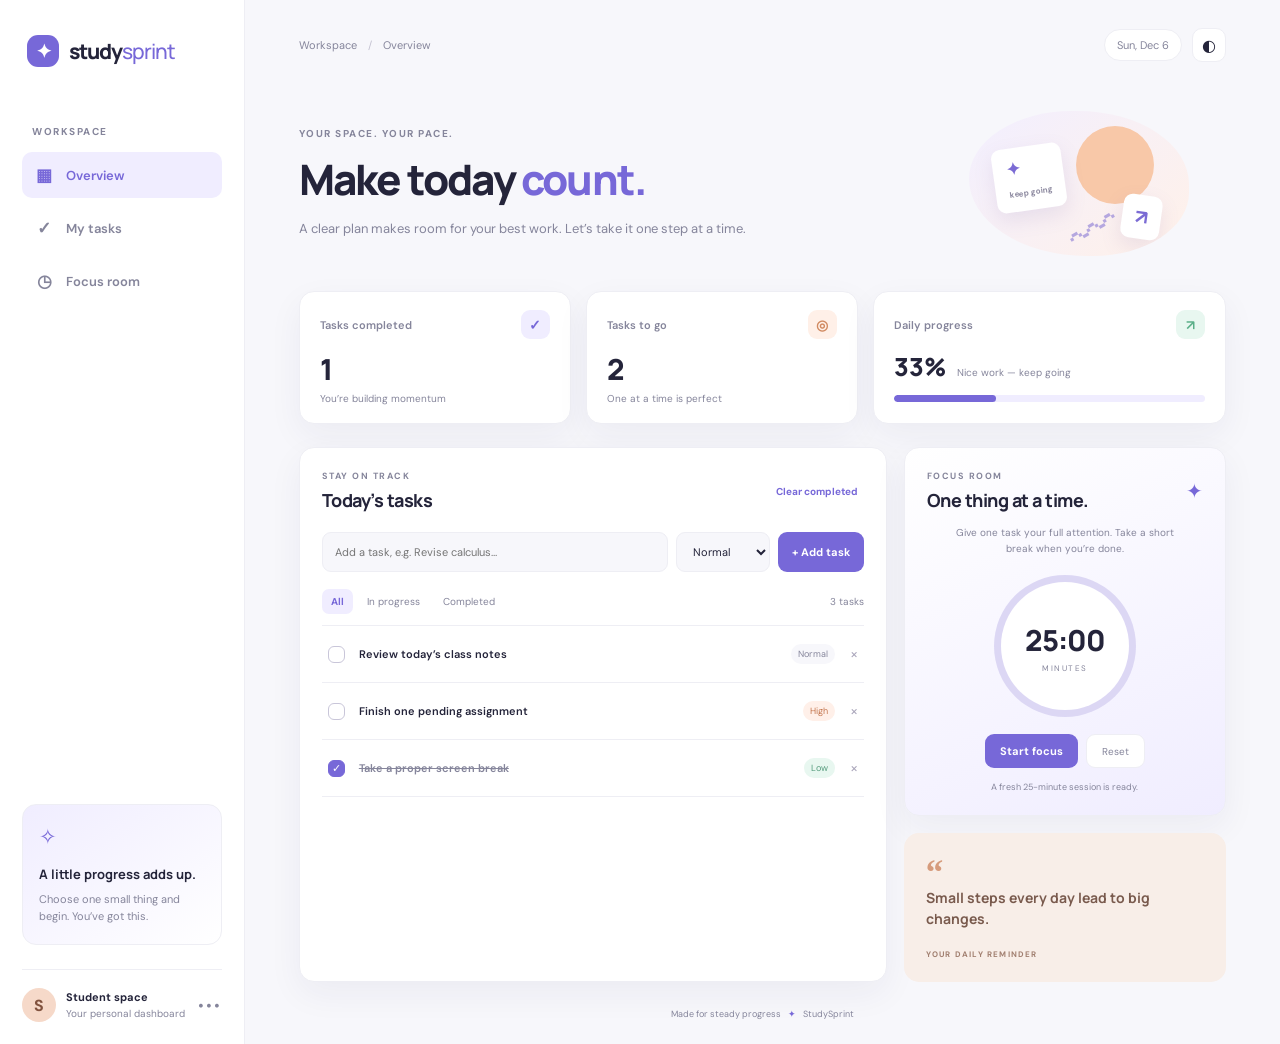
==== index.html @ eb047480 "Add files via upload" ====
<!doctype html>
<html lang="en">
<head>
  <meta charset="utf-8">
  <meta name="viewport" content="width=device-width, initial-scale=1">
  <meta name="description" content="StudySprint helps students plan tasks, focus, and track small wins.">
  <title>StudySprint — Make progress, one sprint at a time</title>
  <link rel="preconnect" href="https://fonts.googleapis.com">
  <link rel="preconnect" href="https://fonts.gstatic.com" crossorigin>
  <link href="https://fonts.googleapis.com/css2?family=DM+Sans:wght@400;500;600;700&family=Manrope:wght@400;500;600;700;800&display=swap" rel="stylesheet">
  <link rel="stylesheet" href="style.css">
</head>
<body>
  <div class="app-shell">
    <aside class="sidebar">
      <a class="brand" href="#" aria-label="StudySprint home"><span class="brand-mark">✦</span><span>study<span class="brand-light">sprint</span></span></a>
      <div class="side-label">WORKSPACE</div>
      <nav class="nav">
        <a class="nav-link active" href="#overview"><span>▦</span> Overview</a>
        <a class="nav-link" href="#tasks"><span>✓</span> My tasks</a>
        <a class="nav-link" href="#focus"><span>◷</span> Focus room</a>
      </nav>
      <div class="sidebar-bottom">
        <div class="tip-card">
          <div class="tip-icon">✧</div>
          <strong>A little progress adds up.</strong>
          <p>Choose one small thing and begin. You’ve got this.</p>
        </div>
        <div class="profile">
          <div class="avatar">S</div>
          <div><strong>Student space</strong><small>Your personal dashboard</small></div>
          <span class="profile-dots">•••</span>
        </div>
      </div>
    </aside>

    <main class="main-content" id="overview">
      <header class="topbar">
        <div class="breadcrumb">Workspace <span>/</span> Overview</div>
        <div class="top-actions"><span class="today-pill" id="todayLabel">Today</span><button class="icon-btn" id="themeToggle" aria-label="Toggle colour theme">◐</button></div>
      </header>

      <section class="welcome">
        <div>
          <p class="eyebrow">YOUR SPACE. YOUR PACE.</p>
          <h1>Make today <span>count.</span></h1>
          <p class="welcome-copy">A clear plan makes room for your best work. Let’s take it one step at a time.</p>
        </div>
        <div class="welcome-art" aria-hidden="true"><div class="sun"></div><div class="art-card card-one">✦<br><small>keep going</small></div><div class="art-card card-two">↗</div><div class="art-plant">〰</div></div>
      </section>

      <section class="stats-grid" aria-label="Your progress">
        <article class="stat-card"><div class="stat-top"><span>Tasks completed</span><span class="stat-icon lavender">✓</span></div><div class="stat-value" id="completedCount">0</div><div class="stat-note">You’re building momentum</div></article>
        <article class="stat-card"><div class="stat-top"><span>Tasks to go</span><span class="stat-icon peach">◎</span></div><div class="stat-value" id="remainingCount">0</div><div class="stat-note">One at a time is perfect</div></article>
        <article class="stat-card progress-stat"><div class="stat-top"><span>Daily progress</span><span class="stat-icon mint">↗</span></div><div class="progress-line"><strong id="progressPercent">0%</strong><span id="progressCaption">Let’s get started</span></div><div class="bar"><span id="progressBar"></span></div></article>
      </section>

      <section class="content-grid">
        <article class="panel task-panel" id="tasks">
          <div class="panel-heading"><div><p class="eyebrow">STAY ON TRACK</p><h2>Today’s tasks</h2></div><button class="text-button" id="clearDone">Clear completed</button></div>
          <form class="add-task" id="taskForm"><label class="sr-only" for="taskInput">New task</label><input id="taskInput" maxlength="90" placeholder="Add a task, e.g. Revise calculus…" required><select id="priorityInput" aria-label="Task priority"><option value="Normal">Normal</option><option value="High">High</option><option value="Low">Low</option></select><button class="add-btn" type="submit">+ Add task</button></form>
          <div class="filter-row"><div class="filters" role="group" aria-label="Filter tasks"><button class="filter active" data-filter="all">All</button><button class="filter" data-filter="active">In progress</button><button class="filter" data-filter="done">Completed</button></div><span class="task-total" id="taskTotal">0 tasks</span></div>
          <ul class="task-list" id="taskList" aria-live="polite"></ul>
          <div class="empty-state" id="emptyState"><div class="empty-symbol">✧</div><strong>Your list is clear.</strong><p>Add a task above and make your first move.</p></div>
        </article>

        <aside class="right-column">
          <article class="panel focus-panel" id="focus">
            <div class="panel-heading"><div><p class="eyebrow">FOCUS ROOM</p><h2>One thing at a time.</h2></div><span class="focus-spark">✦</span></div>
            <p class="focus-copy">Give one task your full attention. Take a short break when you’re done.</p>
            <div class="timer-ring"><div class="timer-inner"><strong id="timerDisplay">25:00</strong><small>MINUTES</small></div></div>
            <div class="timer-controls"><button class="timer-primary" id="timerStart">Start focus</button><button class="timer-secondary" id="timerReset">Reset</button></div>
            <div class="session-note" id="timerStatus">A fresh 25-minute session is ready.</div>
          </article>
          <article class="quote-card"><div class="quote-mark">“</div><p>Small steps every day lead to big changes.</p><span>YOUR DAILY REMINDER</span></article>
        </aside>
      </section>
      <footer>Made for steady progress <span>✦</span> StudySprint</footer>
    </main>
  </div>
  <script src="script.js"></script>
</body>
</html>
---- style.css ----
*{box-sizing:border-box} :root{--bg:#f7f7fb;--surface:#fff;--ink:#24243a;--muted:#85859b;--line:#eeeef4;--purple:#7768d8;--purple-soft:#f0edff;--peach:#fff0e8;--mint:#e8f7f0;--shadow:0 12px 34px rgba(44,39,86,.055)} body{margin:0;background:var(--bg);color:var(--ink);font-family:"DM Sans",sans-serif;transition:.25s}body.dark{--bg:#191925;--surface:#242435;--ink:#f1efff;--muted:#aaa8bf;--line:#39384c;--purple:#a99cff;--purple-soft:#38334f;--peach:#45352f;--mint:#263f39;--shadow:0 12px 34px rgba(0,0,0,.16)}button,input,select{font:inherit}.app-shell{min-height:100vh;display:grid;grid-template-columns:245px 1fr}.sidebar{background:var(--surface);border-right:1px solid var(--line);padding:32px 22px 22px;display:flex;flex-direction:column;min-height:100vh}.brand{display:flex;align-items:center;gap:10px;text-decoration:none;color:var(--ink);font:800 21px Manrope,sans-serif;letter-spacing:-1px;margin:3px 0 58px 5px}.brand-mark{width:32px;height:32px;display:grid;place-items:center;border-radius:11px;background:var(--purple);color:white;font-size:19px}.brand-light{font-weight:500;color:var(--purple)}.side-label,.eyebrow{font-size:10px;letter-spacing:1.5px;font-weight:700;color:var(--muted)}.side-label{margin:0 0 14px 10px}.nav{display:grid;gap:7px}.nav-link{padding:12px 13px;border-radius:10px;text-decoration:none;color:var(--muted);font-size:13px;font-weight:600;display:flex;gap:13px;align-items:center}.nav-link span{font-size:17px;width:18px;text-align:center}.nav-link.active,.nav-link:hover{background:var(--purple-soft);color:var(--purple)}.sidebar-bottom{margin-top:auto}.tip-card{padding:18px 16px;background:linear-gradient(145deg,var(--purple-soft),var(--surface));border:1px solid var(--line);border-radius:14px;margin-bottom:24px}.tip-icon{color:var(--purple);font-size:21px;margin-bottom:12px}.tip-card strong{font:700 13px Manrope}.tip-card p{font-size:11px;color:var(--muted);line-height:1.6;margin:7px 0 0}.profile{border-top:1px solid var(--line);padding:18px 0 0;display:flex;align-items:center;gap:10px}.avatar{width:34px;height:34px;border-radius:50%;display:grid;place-items:center;background:#f6d9c9;color:#81523e;font-weight:700}.profile strong,.profile small{display:block}.profile strong{font-size:11px}.profile small{font-size:10px;color:var(--muted);margin-top:3px}.profile-dots{margin-left:auto;color:var(--muted);letter-spacing:2px}.main-content{max-width:1400px;width:100%;margin:auto;padding:28px 5.2% 20px}.topbar{display:flex;justify-content:space-between;align-items:center;margin-bottom:44px}.breadcrumb{font-size:11px;color:var(--muted)}.breadcrumb span{padding:0 8px;color:#c4c2d1}.top-actions{display:flex;gap:10px;align-items:center}.today-pill{font-size:11px;color:var(--muted);padding:8px 12px;border:1px solid var(--line);border-radius:20px;background:var(--surface)}.icon-btn{border:1px solid var(--line);background:var(--surface);color:var(--ink);width:34px;height:34px;border-radius:10px;cursor:pointer}.welcome{display:flex;justify-content:space-between;align-items:center;margin-bottom:30px;min-height:155px}.eyebrow{margin:0 0 10px}.welcome h1{font:800 clamp(29px,3.5vw,42px) Manrope,sans-serif;letter-spacing:-1.8px;margin:0}.welcome h1 span{color:var(--purple)}.welcome-copy{font-size:13px;color:var(--muted);margin:11px 0 0;max-width:470px;line-height:1.6}.welcome-art{width:220px;height:145px;position:relative;margin-right:4%;background:linear-gradient(140deg,#f2efff,#fff1e9);border-radius:48% 52% 45% 55%;overflow:hidden}.sun{position:absolute;width:78px;height:78px;background:#f8c8a8;border-radius:50%;right:35px;top:15px}.art-card{position:absolute;background:white;box-shadow:0 8px 20px #7d6caa22;border-radius:9px;color:#7b6bd4;font-weight:700}.card-one{left:25px;top:35px;padding:10px 13px;font-size:17px;transform:rotate(-8deg)}.card-one small{font-size:8px;color:#8d8aa0}.card-two{right:28px;bottom:17px;padding:9px 13px;font-size:20px;transform:rotate(8deg)}.art-plant{position:absolute;bottom:-8px;left:100px;color:#b5a7df;font-size:50px;transform:rotate(-30deg)}.stats-grid{display:grid;grid-template-columns:1fr 1fr 1.3fr;gap:15px;margin-bottom:23px}.stat-card,.panel{background:var(--surface);border:1px solid var(--line);border-radius:15px;box-shadow:var(--shadow)}.stat-card{padding:18px 20px}.stat-top{display:flex;justify-content:space-between;align-items:center;font-size:11px;color:var(--muted);font-weight:600}.stat-icon{width:29px;height:29px;border-radius:9px;display:grid;place-items:center;font-size:14px}.lavender{background:var(--purple-soft);color:var(--purple)}.peach{background:var(--peach);color:#d18a61}.mint{background:var(--mint);color:#5aaf88}.stat-value{font:800 29px Manrope;margin:10px 0 3px;letter-spacing:-1px}.stat-note{font-size:10px;color:var(--muted)}.progress-line{display:flex;align-items:baseline;gap:10px;margin:10px 0 11px}.progress-line strong{font:800 25px Manrope}.progress-line span{font-size:10px;color:var(--muted)}.bar{height:7px;background:var(--purple-soft);border-radius:20px;overflow:hidden}.bar span{height:100%;display:block;width:0;background:var(--purple);border-radius:20px;transition:width .3s}.content-grid{display:grid;grid-template-columns:minmax(0,1.55fr) minmax(260px,.85fr);gap:17px}.panel{padding:22px}.panel-heading{display:flex;align-items:center;justify-content:space-between}.panel-heading h2{font:750 18px Manrope;margin:0;letter-spacing:-.5px}.panel-heading .eyebrow{font-size:9px;margin-bottom:6px}.text-button{border:0;background:none;color:var(--purple);font-size:10px;font-weight:700;cursor:pointer}.add-task{display:flex;gap:8px;margin:20px 0 17px}.add-task input,.add-task select{min-width:0;border:1px solid var(--line);background:var(--bg);color:var(--ink);border-radius:9px;padding:11px 12px;font-size:11px;outline:none}.add-task input{flex:1}.add-task input:focus{border-color:var(--purple)}.add-task select{width:94px}.add-btn,.timer-primary{border:0;border-radius:9px;background:var(--purple);color:white;padding:0 14px;font-size:11px;font-weight:700;cursor:pointer;white-space:nowrap}.add-btn:hover,.timer-primary:hover{filter:brightness(1.07)}.filter-row{display:flex;align-items:center;justify-content:space-between;border-bottom:1px solid var(--line);padding-bottom:11px}.filters{display:flex;gap:5px}.filter{border:0;background:none;color:var(--muted);font-size:10px;padding:6px 9px;border-radius:7px;cursor:pointer}.filter.active{background:var(--purple-soft);color:var(--purple);font-weight:700}.task-total{font-size:10px;color:var(--muted)}.task-list{list-style:none;margin:0;padding:0}.task-item{display:flex;align-items:center;gap:11px;padding:14px 2px;border-bottom:1px solid var(--line)}.task-check{appearance:none;width:17px;height:17px;border:1.5px solid #c9c6d9;border-radius:6px;cursor:pointer;flex:none;position:relative}.task-check:checked{background:var(--purple);border-color:var(--purple)}.task-check:checked:after{content:"✓";position:absolute;color:white;font-size:11px;left:3px;top:0}.task-name{font-size:11px;font-weight:600;flex:1;overflow-wrap:anywhere}.task-item.completed .task-name{text-decoration:line-through;color:var(--muted)}.priority{font-size:9px;padding:4px 7px;border-radius:20px;background:var(--bg);color:var(--muted)}.priority.High{background:#fff0e9;color:#c47750}.priority.Low{background:var(--mint);color:#579c7e}.delete-task{border:0;background:none;color:#aaa6bb;font-size:15px;cursor:pointer;padding:4px}.delete-task:hover{color:#d46d6d}.empty-state{text-align:center;padding:30px 10px;color:var(--muted)}.empty-state strong{display:block;color:var(--ink);font-size:12px}.empty-state p{font-size:10px}.empty-symbol{font-size:25px;color:var(--purple);margin-bottom:7px}.right-column{display:grid;gap:17px;align-content:start}.focus-panel{background:linear-gradient(155deg,var(--surface),var(--purple-soft));text-align:center}.focus-panel .panel-heading{text-align:left}.focus-spark{color:var(--purple);font-size:20px}.focus-copy{font-size:10px;color:var(--muted);line-height:1.6;margin:13px auto 18px;max-width:230px}.timer-ring{width:142px;height:142px;border-radius:50%;margin:0 auto 17px;background:conic-gradient(var(--purple) 0deg,#dcd7f4 0deg);display:grid;place-items:center;position:relative}.timer-ring:before{content:"";position:absolute;inset:7px;border-radius:50%;background:var(--surface)}.timer-inner{position:relative;display:grid;gap:3px}.timer-inner strong{font:800 29px Manrope;letter-spacing:-1px}.timer-inner small{font-size:8px;letter-spacing:1.5px;color:var(--muted)}.timer-controls{display:flex;justify-content:center;gap:8px}.timer-primary,.timer-secondary{height:34px;padding:0 15px}.timer-secondary{border:1px solid var(--line);background:var(--surface);color:var(--muted);border-radius:9px;font-size:10px;cursor:pointer}.session-note{font-size:9px;color:var(--muted);margin-top:13px}.quote-card{padding:20px 22px;background:#f8eee8;border-radius:15px;color:#795a4d}.quote-mark{font:800 35px Georgia;color:#d69b7c;height:27px}.quote-card p{font:700 14px Manrope;line-height:1.5;margin:7px 0 12px}.quote-card span{font-size:8px;letter-spacing:1.2px;color:#a17f70;font-weight:700}footer{text-align:center;padding:26px 0 4px;font-size:9px;color:var(--muted)}footer span{color:var(--purple);padding:0 5px}.sr-only{position:absolute;width:1px;height:1px;padding:0;margin:-1px;overflow:hidden;clip:rect(0,0,0,0);white-space:nowrap;border:0}
@media(max-width:900px){.app-shell{grid-template-columns:190px 1fr}.sidebar{padding:25px 16px}.main-content{padding:25px 3.5%}.welcome-art{width:165px}.content-grid{grid-template-columns:1fr}.right-column{grid-template-columns:1fr 1fr}.focus-panel{grid-row:span 1}.quote-card{align-self:stretch;display:flex;flex-direction:column;justify-content:center}}
@media(max-width:620px){.app-shell{display:block}.sidebar{min-height:auto;padding:13px 17px;border-right:0;border-bottom:1px solid var(--line);display:block}.brand{margin:0;font-size:18px}.brand-mark{width:29px;height:29px}.side-label,.sidebar-bottom{display:none}.nav{display:flex;gap:5px;margin-top:12px}.nav-link{font-size:10px;padding:8px 10px;gap:6px}.nav-link span{font-size:13px;width:auto}.main-content{padding:20px 16px}.topbar{margin-bottom:28px}.welcome{min-height:130px}.welcome h1{font-size:31px}.welcome-copy{font-size:11px;max-width:260px}.welcome-art{width:105px;height:100px;margin-right:0;flex:none}.sun{width:55px;height:55px;right:12px;top:10px}.card-one{left:8px;top:28px;padding:7px;font-size:12px}.card-one small{font-size:6px}.card-two{right:10px;bottom:8px;padding:5px 8px}.art-plant{left:45px;font-size:35px}.stats-grid{grid-template-columns:1fr 1fr;gap:9px}.stat-card{padding:14px}.progress-stat{grid-column:span 2}.stat-value{font-size:25px}.content-grid{gap:12px}.panel{padding:17px}.panel-heading h2{font-size:16px}.add-task{flex-wrap:wrap}.add-task input{flex-basis:100%}.add-task select{flex:1}.add-btn{height:37px}.right-column{grid-template-columns:1fr}.quote-card{min-height:130px}.task-item{gap:8px}.priority{font-size:8px}}
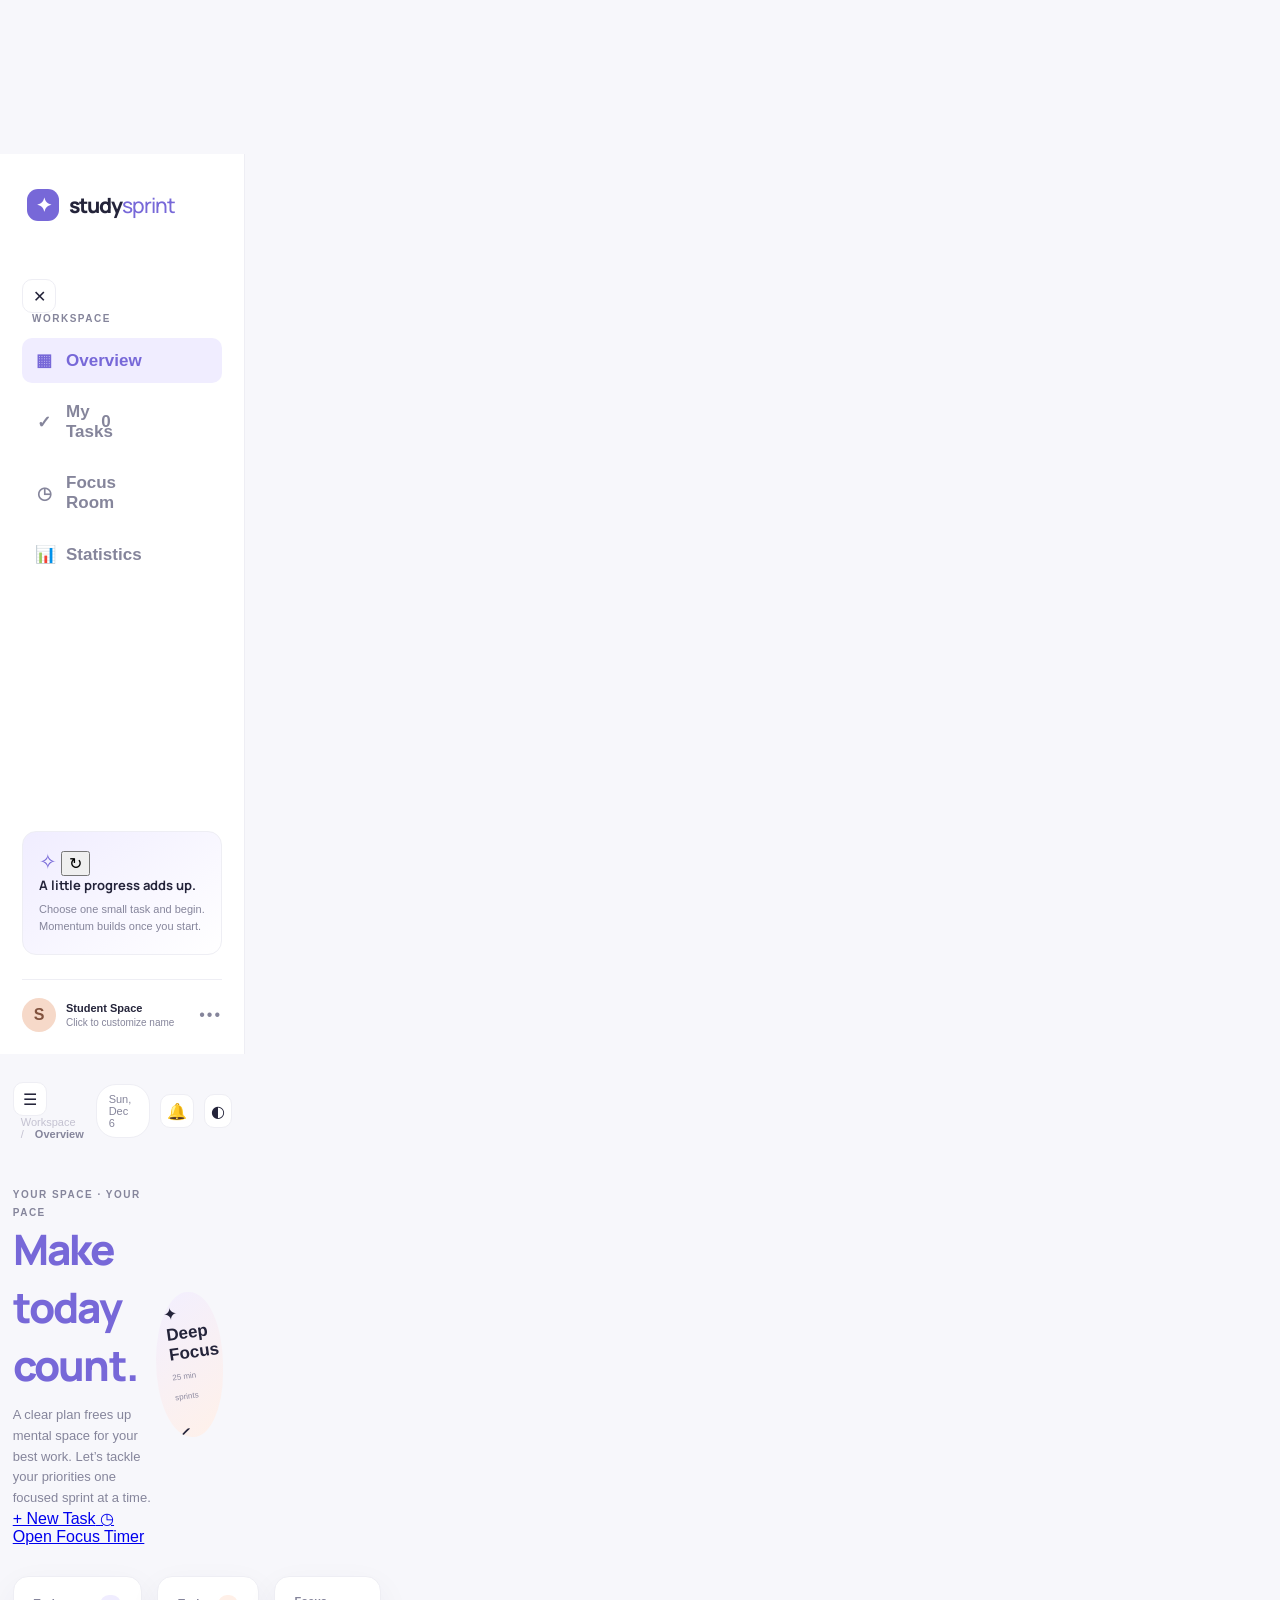
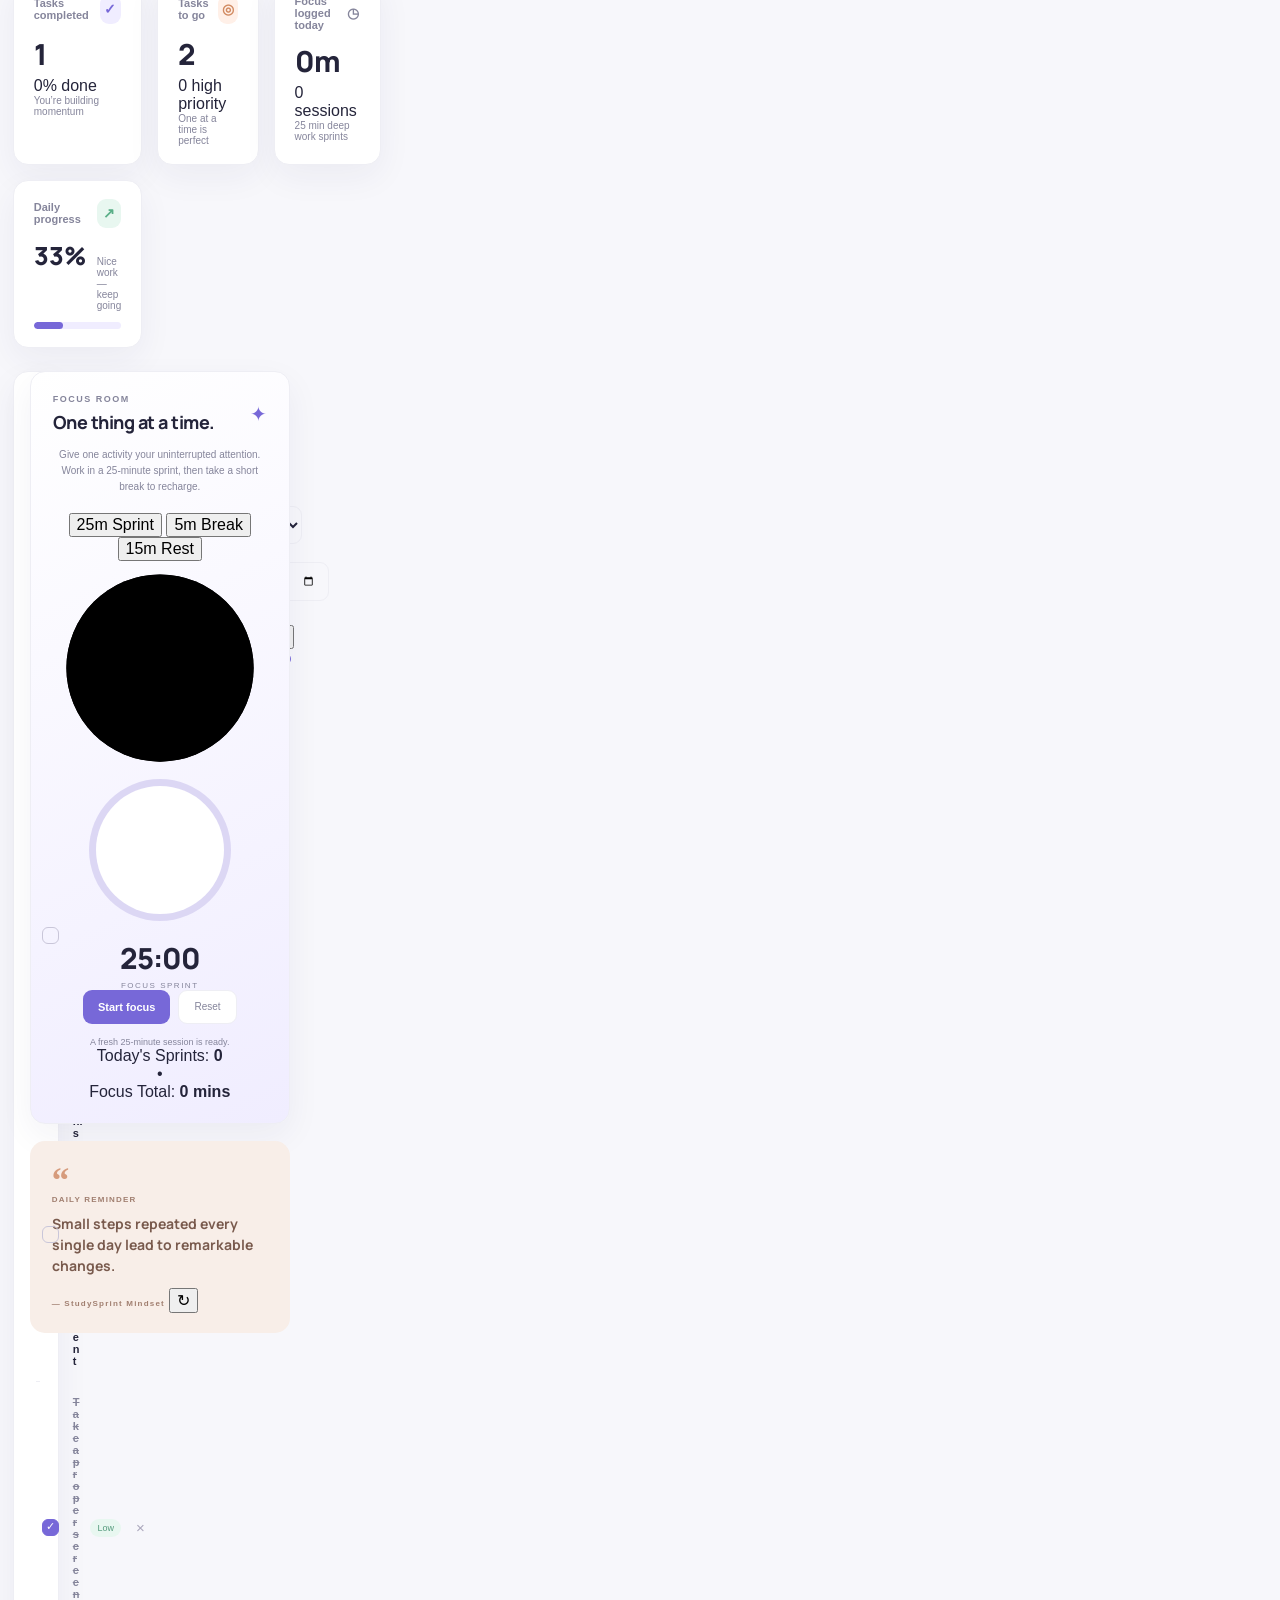
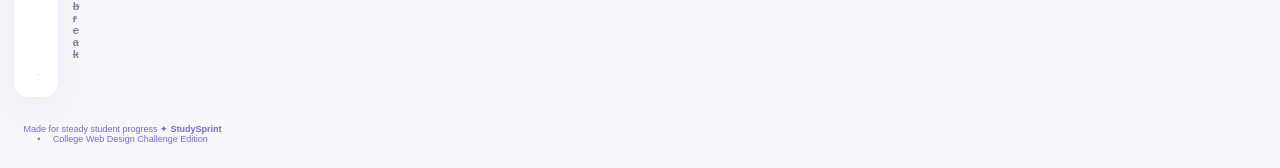
==== commit e61c458d: "Update index.html" ====
--- a/index.html
+++ b/index.html
@@ -3,81 +3,390 @@
 <head>
   <meta charset="utf-8">
   <meta name="viewport" content="width=device-width, initial-scale=1">
-  <meta name="description" content="StudySprint helps students plan tasks, focus, and track small wins.">
+  <meta name="description" content="StudySprint — A modern student productivity dashboard to plan tasks, focus with Pomodoro sprints, and celebrate daily progress.">
+  <meta name="theme-color" content="#7c5cfc">
   <title>StudySprint — Make progress, one sprint at a time</title>
   <link rel="preconnect" href="https://fonts.googleapis.com">
   <link rel="preconnect" href="https://fonts.gstatic.com" crossorigin>
-  <link href="https://fonts.googleapis.com/css2?family=DM+Sans:wght@400;500;600;700&family=Manrope:wght@400;500;600;700;800&display=swap" rel="stylesheet">
+  <link href="https://fonts.googleapis.com/css2?family=Plus+Jakarta+Sans:wght@400;500;600;700;800&family=Manrope:wght@500;600;700;800&display=swap" rel="stylesheet">
   <link rel="stylesheet" href="style.css">
 </head>
 <body>
+  <!-- Canvas Confetti Container -->
+  <canvas id="confettiCanvas" class="confetti-canvas" aria-hidden="true"></canvas>
+
   <div class="app-shell">
-    <aside class="sidebar">
-      <a class="brand" href="#" aria-label="StudySprint home"><span class="brand-mark">✦</span><span>study<span class="brand-light">sprint</span></span></a>
+    <!-- Sidebar Navigation -->
+    <aside class="sidebar" id="sidebar" aria-label="Main Navigation">
+      <div class="sidebar-header">
+        <a class="brand" href="#overview" aria-label="StudySprint home">
+          <span class="brand-mark" aria-hidden="true">✦</span>
+          <span class="brand-text">study<span class="brand-light">sprint</span></span>
+        </a>
+        <button class="icon-btn mobile-close-btn" id="sidebarCloseBtn" aria-label="Close navigation menu">✕</button>
+      </div>
+
       <div class="side-label">WORKSPACE</div>
-      <nav class="nav">
-        <a class="nav-link active" href="#overview"><span>▦</span> Overview</a>
-        <a class="nav-link" href="#tasks"><span>✓</span> My tasks</a>
-        <a class="nav-link" href="#focus"><span>◷</span> Focus room</a>
+      <nav class="nav" aria-label="Dashboard sections">
+        <a class="nav-link active" href="#overview" id="navOverview">
+          <span class="nav-icon" aria-hidden="true">▦</span>
+          <span class="nav-label">Overview</span>
+        </a>
+        <a class="nav-link" href="#tasks" id="navTasks">
+          <span class="nav-icon" aria-hidden="true">✓</span>
+          <span class="nav-label">My Tasks</span>
+          <span class="nav-badge" id="navPendingBadge">0</span>
+        </a>
+        <a class="nav-link" href="#focus" id="navFocus">
+          <span class="nav-icon" aria-hidden="true">◷</span>
+          <span class="nav-label">Focus Room</span>
+        </a>
+        <a class="nav-link" href="#insights" id="navInsights">
+          <span class="nav-icon" aria-hidden="true">📊</span>
+          <span class="nav-label">Statistics</span>
+        </a>
       </nav>
+
       <div class="sidebar-bottom">
-        <div class="tip-card">
-          <div class="tip-icon">✧</div>
-          <strong>A little progress adds up.</strong>
-          <p>Choose one small thing and begin. You’ve got this.</p>
-        </div>
-        <div class="profile">
-          <div class="avatar">S</div>
-          <div><strong>Student space</strong><small>Your personal dashboard</small></div>
-          <span class="profile-dots">•••</span>
+        <div class="tip-card" role="region" aria-label="Productivity Tip">
+          <div class="tip-top">
+            <span class="tip-icon" aria-hidden="true">✧</span>
+            <button class="tip-refresh-btn" id="newTipBtn" title="Get another tip" aria-label="Get another tip">↻</button>
+          </div>
+          <strong id="tipTitle">A little progress adds up.</strong>
+          <p id="tipBody">Choose one small task and begin. Momentum builds once you start.</p>
+        </div>
+
+        <div class="profile" id="profileCard" tabindex="0" role="button" aria-label="Student Profile — Click to edit your name">
+          <div class="avatar" id="avatarLetter" aria-hidden="true">S</div>
+          <div class="profile-meta">
+            <strong id="studentNameDisplay">Student Space</strong>
+            <small id="studentStatusSubtitle">Click to customize name</small>
+          </div>
+          <span class="profile-dots" aria-hidden="true">•••</span>
         </div>
       </div>
     </aside>
 
+    <!-- Mobile Overlay Backdrop -->
+    <div class="sidebar-backdrop" id="sidebarBackdrop" aria-hidden="true"></div>
+
+    <!-- Main Content Area -->
     <main class="main-content" id="overview">
+      <!-- Top Bar -->
       <header class="topbar">
-        <div class="breadcrumb">Workspace <span>/</span> Overview</div>
-        <div class="top-actions"><span class="today-pill" id="todayLabel">Today</span><button class="icon-btn" id="themeToggle" aria-label="Toggle colour theme">◐</button></div>
+        <div class="topbar-left">
+          <button class="icon-btn menu-toggle-btn" id="menuToggleBtn" aria-label="Open navigation menu">
+            <span aria-hidden="true">☰</span>
+          </button>
+          <div class="breadcrumb" aria-label="Breadcrumb">
+            <span>Workspace</span>
+            <span class="separator" aria-hidden="true">/</span>
+            <strong id="activeBreadcrumb">Overview</strong>
+          </div>
+        </div>
+
+        <div class="top-actions">
+          <span class="today-pill" id="todayLabel">Today</span>
+          <button class="icon-btn" id="soundToggle" aria-label="Toggle sound feedback" title="Toggle audio chime">
+            <span id="soundIcon" aria-hidden="true">🔔</span>
+          </button>
+          <button class="icon-btn" id="themeToggle" aria-label="Toggle colour theme" title="Toggle dark mode">
+            <span id="themeIcon" aria-hidden="true">◐</span>
+          </button>
+        </div>
       </header>
 
-      <section class="welcome">
-        <div>
-          <p class="eyebrow">YOUR SPACE. YOUR PACE.</p>
-          <h1>Make today <span>count.</span></h1>
-          <p class="welcome-copy">A clear plan makes room for your best work. Let’s take it one step at a time.</p>
-        </div>
-        <div class="welcome-art" aria-hidden="true"><div class="sun"></div><div class="art-card card-one">✦<br><small>keep going</small></div><div class="art-card card-two">↗</div><div class="art-plant">〰</div></div>
+      <!-- Welcome Hero Section with Dynamic Greeting -->
+      <section class="welcome" aria-labelledby="welcomeHeading">
+        <div class="welcome-text">
+          <div class="eyebrow-pill">
+            <span class="pulse-dot" aria-hidden="true"></span>
+            <span class="eyebrow" id="greetingTimePill">YOUR SPACE · YOUR PACE</span>
+          </div>
+          <h1 id="welcomeHeading">
+            <span id="dynamicGreeting">Make today</span> <span class="highlight">count.</span>
+          </h1>
+          <p class="welcome-copy" id="welcomeSubtext">
+            A clear plan frees up mental space for your best work. Let’s tackle your priorities one focused sprint at a time.
+          </p>
+          <div class="welcome-quick-actions">
+            <a href="#tasks" class="quick-link-btn primary">
+              <span>+ New Task</span>
+            </a>
+            <a href="#focus" class="quick-link-btn secondary">
+              <span>◷ Open Focus Timer</span>
+            </a>
+          </div>
+        </div>
+
+        <div class="welcome-art" aria-hidden="true">
+          <div class="ambient-glow"></div>
+          <div class="art-badge card-one">
+            <span class="badge-spark">✦</span>
+            <div>
+              <strong>Deep Focus</strong>
+              <small id="heroTimerSnippet">25 min sprints</small>
+            </div>
+          </div>
+          <div class="art-badge card-two">
+            <span class="badge-icon">✓</span>
+            <div>
+              <strong id="heroTasksDoneSnippet">0 Done</strong>
+              <small>Today's wins</small>
+            </div>
+          </div>
+          <div class="art-geometric-shape"></div>
+        </div>
       </section>
 
-      <section class="stats-grid" aria-label="Your progress">
-        <article class="stat-card"><div class="stat-top"><span>Tasks completed</span><span class="stat-icon lavender">✓</span></div><div class="stat-value" id="completedCount">0</div><div class="stat-note">You’re building momentum</div></article>
-        <article class="stat-card"><div class="stat-top"><span>Tasks to go</span><span class="stat-icon peach">◎</span></div><div class="stat-value" id="remainingCount">0</div><div class="stat-note">One at a time is perfect</div></article>
-        <article class="stat-card progress-stat"><div class="stat-top"><span>Daily progress</span><span class="stat-icon mint">↗</span></div><div class="progress-line"><strong id="progressPercent">0%</strong><span id="progressCaption">Let’s get started</span></div><div class="bar"><span id="progressBar"></span></div></article>
+      <!-- Key Productivity Statistics Cards -->
+      <section class="stats-grid" id="insights" aria-label="Daily progress summary">
+        <article class="stat-card">
+          <div class="stat-top">
+            <span class="stat-title">Tasks completed</span>
+            <span class="stat-icon lavender" aria-hidden="true">✓</span>
+          </div>
+          <div class="stat-value-row">
+            <div class="stat-value" id="completedCount">0</div>
+            <span class="stat-trend positive" id="completionRateBadge">0% done</span>
+          </div>
+          <div class="stat-note" id="completedNote">You’re building momentum</div>
+        </article>
+
+        <article class="stat-card">
+          <div class="stat-top">
+            <span class="stat-title">Tasks to go</span>
+            <span class="stat-icon peach" aria-hidden="true">◎</span>
+          </div>
+          <div class="stat-value-row">
+            <div class="stat-value" id="remainingCount">0</div>
+            <span class="stat-badge-chip" id="highPriorityPendingChip">0 high priority</span>
+          </div>
+          <div class="stat-note" id="remainingNote">One at a time is perfect</div>
+        </article>
+
+        <article class="stat-card">
+          <div class="stat-top">
+            <span class="stat-title">Focus logged today</span>
+            <span class="stat-icon sky" aria-hidden="true">◷</span>
+          </div>
+          <div class="stat-value-row">
+            <div class="stat-value" id="focusTimeCount">0m</div>
+            <span class="stat-trend neutral" id="focusSessionBadge">0 sessions</span>
+          </div>
+          <div class="stat-note" id="focusNote">25 min deep work sprints</div>
+        </article>
+
+        <article class="stat-card progress-stat">
+          <div class="stat-top">
+            <span class="stat-title">Daily progress</span>
+            <span class="stat-icon mint" aria-hidden="true">↗</span>
+          </div>
+          <div class="progress-line">
+            <strong id="progressPercent">0%</strong>
+            <span id="progressCaption">Let’s get started</span>
+          </div>
+          <div class="bar" role="progressbar" aria-valuemin="0" aria-valuemax="100" aria-valuenow="0" id="progressBarContainer">
+            <span id="progressBar"></span>
+          </div>
+        </article>
       </section>
 
+      <!-- Main Content Grid: Tasks Panel & Focus Room Column -->
       <section class="content-grid">
-        <article class="panel task-panel" id="tasks">
-          <div class="panel-heading"><div><p class="eyebrow">STAY ON TRACK</p><h2>Today’s tasks</h2></div><button class="text-button" id="clearDone">Clear completed</button></div>
-          <form class="add-task" id="taskForm"><label class="sr-only" for="taskInput">New task</label><input id="taskInput" maxlength="90" placeholder="Add a task, e.g. Revise calculus…" required><select id="priorityInput" aria-label="Task priority"><option value="Normal">Normal</option><option value="High">High</option><option value="Low">Low</option></select><button class="add-btn" type="submit">+ Add task</button></form>
-          <div class="filter-row"><div class="filters" role="group" aria-label="Filter tasks"><button class="filter active" data-filter="all">All</button><button class="filter" data-filter="active">In progress</button><button class="filter" data-filter="done">Completed</button></div><span class="task-total" id="taskTotal">0 tasks</span></div>
-          <ul class="task-list" id="taskList" aria-live="polite"></ul>
-          <div class="empty-state" id="emptyState"><div class="empty-symbol">✧</div><strong>Your list is clear.</strong><p>Add a task above and make your first move.</p></div>
-        </article>
-
+        <!-- Tasks Management Panel -->
+        <article class="panel task-panel" id="tasks" aria-labelledby="tasksHeading">
+          <div class="panel-heading">
+            <div>
+              <p class="eyebrow">STAY ON TRACK</p>
+              <h2 id="tasksHeading">Today’s tasks</h2>
+            </div>
+            <div class="panel-actions">
+              <button class="text-button" id="clearDone" aria-label="Clear all completed tasks">
+                <span>Clear completed</span>
+              </button>
+            </div>
+          </div>
+
+          <!-- Add Task Form with Priority & Due Date -->
+          <form class="add-task" id="taskForm" aria-label="Add a new task">
+            <div class="input-row">
+              <label class="sr-only" for="taskInput">New task title</label>
+              <div class="task-input-wrapper">
+                <span class="input-adornment" aria-hidden="true">✎</span>
+                <input id="taskInput" maxlength="90" placeholder="Add a task, e.g. Revise calculus chapter 4…" required autocomplete="off">
+              </div>
+            </div>
+
+            <div class="add-task-controls">
+              <div class="control-group">
+                <label class="control-label" for="priorityInput">Priority:</label>
+                <div class="select-wrapper">
+                  <select id="priorityInput" aria-label="Task priority">
+                    <option value="Normal">Normal</option>
+                    <option value="High">High ✦</option>
+                    <option value="Low">Low</option>
+                  </select>
+                </div>
+              </div>
+
+              <div class="control-group">
+                <label class="control-label" for="dueDateInput">Due Date:</label>
+                <div class="date-input-wrapper">
+                  <input type="date" id="dueDateInput" aria-label="Task due date">
+                  <button type="button" class="date-quick-btn" id="setTodayBtn" title="Set to Today">Today</button>
+                  <button type="button" class="date-quick-btn" id="setTomorrowBtn" title="Set to Tomorrow">Tomorrow</button>
+                </div>
+              </div>
+
+              <button class="add-btn" type="submit" id="addTaskSubmitBtn">
+                <span>+ Add task</span>
+              </button>
+            </div>
+          </form>
+
+          <!-- Search & Filter Controls -->
+          <div class="filter-and-search-row">
+            <div class="search-box">
+              <span class="search-icon" aria-hidden="true">🔍</span>
+              <input type="search" id="taskSearchInput" placeholder="Search tasks... (Press '/' to focus)" aria-label="Search your tasks">
+              <button type="button" class="search-clear-btn" id="searchClearBtn" aria-label="Clear search query" style="display: none;">×</button>
+            </div>
+
+            <div class="filter-row">
+              <div class="filters" role="group" aria-label="Filter tasks by status">
+                <button type="button" class="filter active" data-filter="all">
+                  All <span class="filter-count" id="countAll">0</span>
+                </button>
+                <button type="button" class="filter" data-filter="active">
+                  In progress <span class="filter-count" id="countActive">0</span>
+                </button>
+                <button type="button" class="filter" data-filter="done">
+                  Completed <span class="filter-count" id="countDone">0</span>
+                </button>
+              </div>
+              <span class="task-total" id="taskTotal">0 tasks</span>
+            </div>
+          </div>
+
+          <!-- Dynamic Task List -->
+          <ul class="task-list" id="taskList" aria-live="polite" aria-label="Task list items"></ul>
+
+          <!-- Enhanced Contextual Empty State -->
+          <div class="empty-state" id="emptyState">
+            <div class="empty-symbol" id="emptyIcon" aria-hidden="true">✧</div>
+            <strong id="emptyTitle">Your list is clear.</strong>
+            <p id="emptyDescription">Add a task above and take your first step toward today’s goals.</p>
+            <button type="button" class="empty-action-btn" id="emptyActionBtn" style="display: none;">Reset search</button>
+          </div>
+        </article>
+
+        <!-- Right Column: Focus Room & Mindset Card -->
         <aside class="right-column">
-          <article class="panel focus-panel" id="focus">
-            <div class="panel-heading"><div><p class="eyebrow">FOCUS ROOM</p><h2>One thing at a time.</h2></div><span class="focus-spark">✦</span></div>
-            <p class="focus-copy">Give one task your full attention. Take a short break when you’re done.</p>
-            <div class="timer-ring"><div class="timer-inner"><strong id="timerDisplay">25:00</strong><small>MINUTES</small></div></div>
-            <div class="timer-controls"><button class="timer-primary" id="timerStart">Start focus</button><button class="timer-secondary" id="timerReset">Reset</button></div>
-            <div class="session-note" id="timerStatus">A fresh 25-minute session is ready.</div>
+          <!-- 25-Minute Focus Room Panel -->
+          <article class="panel focus-panel" id="focus" aria-labelledby="focusHeading">
+            <div class="panel-heading">
+              <div>
+                <p class="eyebrow">FOCUS ROOM</p>
+                <h2 id="focusHeading">One thing at a time.</h2>
+              </div>
+              <span class="focus-spark" aria-hidden="true">✦</span>
+            </div>
+
+            <p class="focus-copy">
+              Give one activity your uninterrupted attention. Work in a 25-minute sprint, then take a short break to recharge.
+            </p>
+
+            <!-- Focus Mode Selectors -->
+            <div class="timer-mode-selector" role="group" aria-label="Timer mode selection">
+              <button type="button" class="mode-chip active" id="modePomodoro" data-minutes="25">25m Sprint</button>
+              <button type="button" class="mode-chip" id="modeShortBreak" data-minutes="5">5m Break</button>
+              <button type="button" class="mode-chip" id="modeLongBreak" data-minutes="15">15m Rest</button>
+            </div>
+
+            <!-- SVG Animated Timer Ring -->
+            <div class="timer-wrapper">
+              <div class="timer-ring-container">
+                <svg class="timer-svg" viewBox="0 0 160 160" aria-hidden="true">
+                  <circle class="timer-circle-bg" cx="80" cy="80" r="70"></circle>
+                  <circle class="timer-circle-progress" id="timerSvgProgress" cx="80" cy="80" r="70"></circle>
+                </svg>
+                <div class="timer-ring" aria-hidden="true"></div>
+                <div class="timer-inner">
+                  <strong id="timerDisplay">25:00</strong>
+                  <small id="timerModeLabel">FOCUS SPRINT</small>
+                </div>
+              </div>
+            </div>
+
+            <!-- Timer Controls -->
+            <div class="timer-controls">
+              <button class="timer-primary" id="timerStart" aria-label="Start or pause timer">Start focus</button>
+              <button class="timer-secondary" id="timerReset" aria-label="Reset timer to beginning">Reset</button>
+            </div>
+
+            <div class="session-note" id="timerStatus" role="status">A fresh 25-minute session is ready.</div>
+
+            <!-- Focus Stats Footer inside panel -->
+            <div class="focus-panel-footer">
+              <div class="mini-stat">
+                <span class="mini-stat-label">Today's Sprints:</span>
+                <strong id="panelSprintsCount">0</strong>
+              </div>
+              <span class="footer-divider" aria-hidden="true">•</span>
+              <div class="mini-stat">
+                <span class="mini-stat-label">Focus Total:</span>
+                <strong id="panelFocusMinutes">0 mins</strong>
+              </div>
+            </div>
           </article>
-          <article class="quote-card"><div class="quote-mark">“</div><p>Small steps every day lead to big changes.</p><span>YOUR DAILY REMINDER</span></article>
+
+          <!-- Daily Mindset Quote Card -->
+          <article class="quote-card" aria-label="Daily inspirational quote">
+            <div class="quote-header">
+              <div class="quote-mark" aria-hidden="true">“</div>
+              <span class="quote-tag">DAILY REMINDER</span>
+            </div>
+            <p id="quoteText">Small steps repeated every single day lead to remarkable changes.</p>
+            <div class="quote-footer">
+              <span class="quote-author" id="quoteAuthor">— StudySprint Mindset</span>
+              <button type="button" class="quote-refresh-btn" id="refreshQuoteBtn" title="Next quote" aria-label="Get another inspirational quote">↻</button>
+            </div>
+          </article>
         </aside>
       </section>
-      <footer>Made for steady progress <span>✦</span> StudySprint</footer>
+
+      <!-- App Footer -->
+      <footer class="app-footer">
+        <div class="footer-content">
+          <span>Made for steady student progress ✦ <strong>StudySprint</strong></span>
+          <span class="footer-dot" aria-hidden="true">•</span>
+          <span>College Web Design Challenge Edition</span>
+        </div>
+      </footer>
     </main>
   </div>
+
+  <!-- Toast Notification Container -->
+  <div class="toast-container" id="toastContainer" aria-live="polite" aria-atomic="true"></div>
+
+  <!-- Name Edit Modal -->
+  <div class="modal-backdrop" id="nameModalBackdrop" style="display: none;" aria-hidden="true">
+    <div class="modal-card" role="dialog" aria-modal="true" aria-labelledby="modalTitle">
+      <h3 id="modalTitle">Personalize Your Space</h3>
+      <p>Enter your first name to customize your StudySprint dashboard:</p>
+      <form id="nameForm">
+        <label class="sr-only" for="nameInput">Your Name</label>
+        <input type="text" id="nameInput" maxlength="25" placeholder="e.g. Alex" required autocomplete="name">
+        <div class="modal-buttons">
+          <button type="button" class="btn-cancel" id="cancelNameBtn">Cancel</button>
+          <button type="submit" class="btn-save">Save Name</button>
+        </div>
+      </form>
+    </div>
+  </div>
+
   <script src="script.js"></script>
 </body>
 </html>
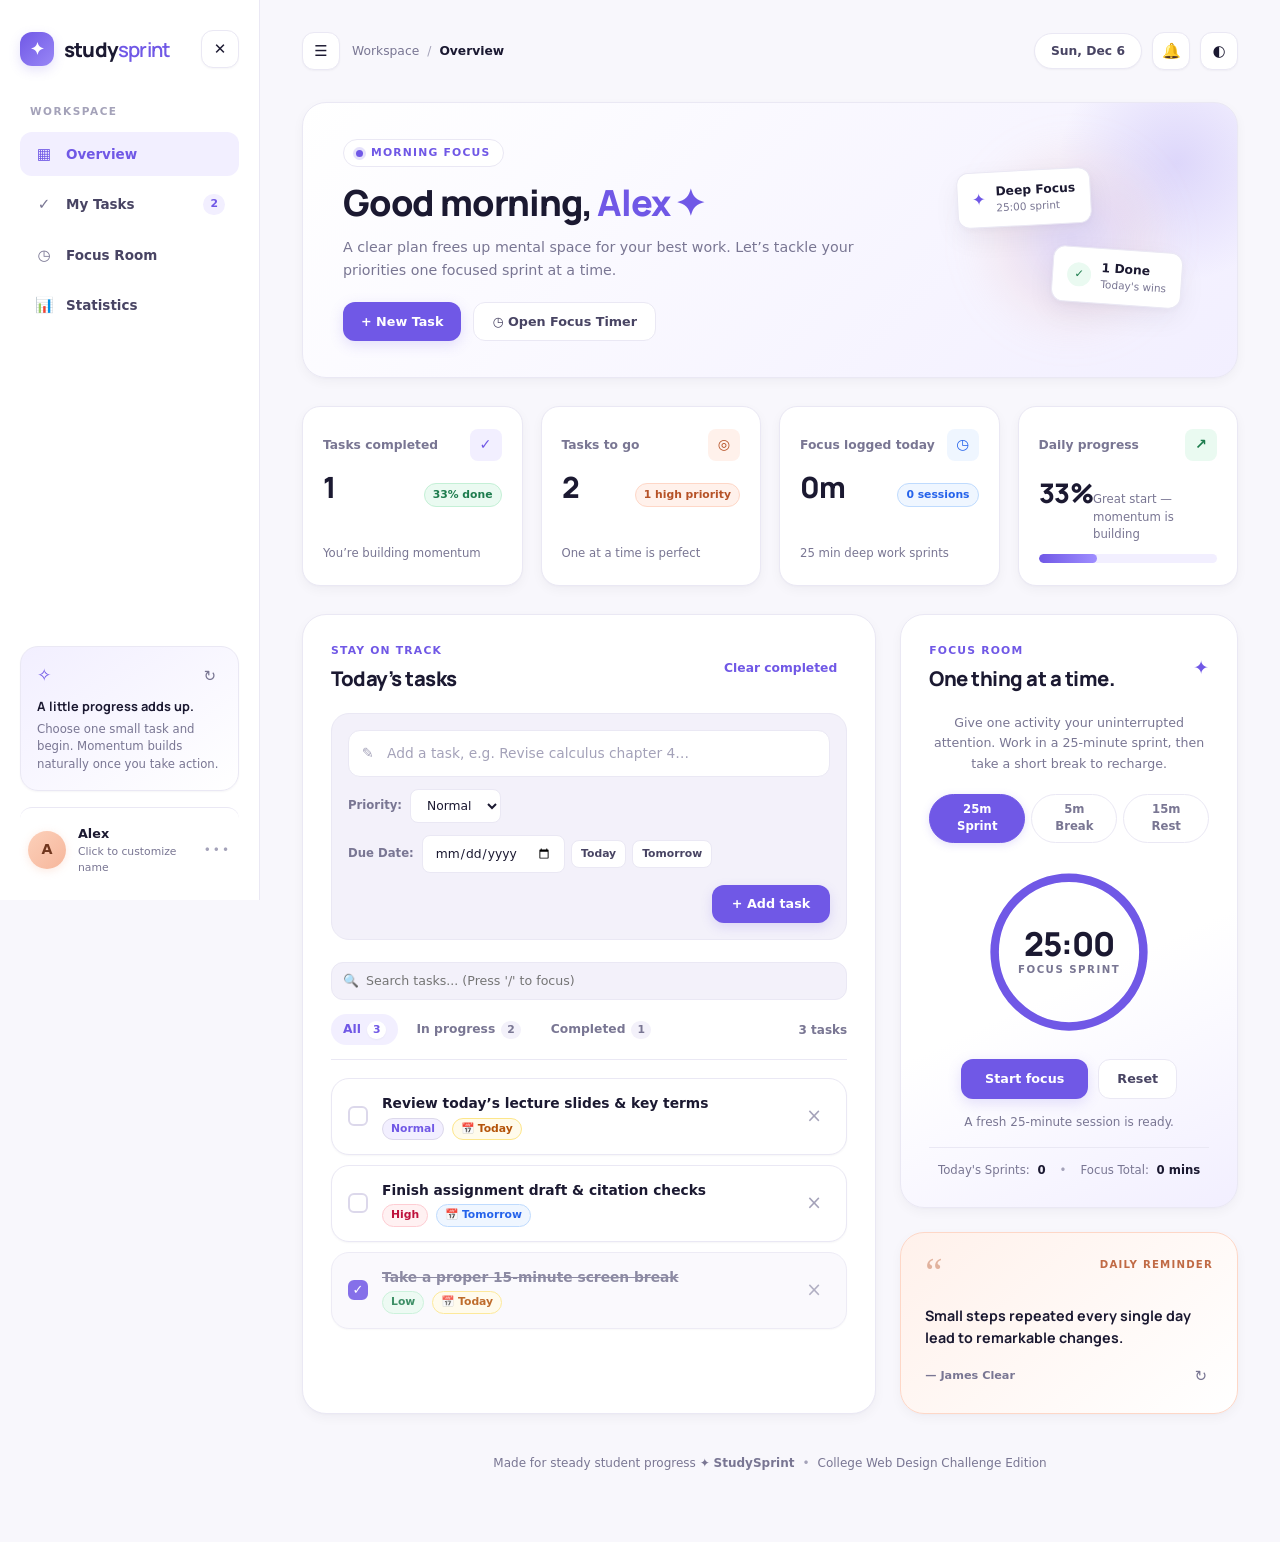
==== commit dbe53e02: "Update index.html" ====
--- a/index.html
+++ b/index.html
@@ -68,9 +68,6 @@
       </div>
     </aside>
 
-    <!-- Mobile Overlay Backdrop -->
-    <div class="sidebar-backdrop" id="sidebarBackdrop" aria-hidden="true"></div>
-
     <!-- Main Content Area -->
     <main class="main-content" id="overview">
       <!-- Top Bar -->
@@ -368,6 +365,9 @@
     </main>
   </div>
 
+  <!-- Mobile Overlay Backdrop -->
+  <div class="sidebar-backdrop" id="sidebarBackdrop" aria-hidden="true"></div>
+
   <!-- Toast Notification Container -->
   <div class="toast-container" id="toastContainer" aria-live="polite" aria-atomic="true"></div>
 
--- a/style.css
+++ b/style.css
@@ -1,3 +1,2054 @@
-*{box-sizing:border-box} :root{--bg:#f7f7fb;--surface:#fff;--ink:#24243a;--muted:#85859b;--line:#eeeef4;--purple:#7768d8;--purple-soft:#f0edff;--peach:#fff0e8;--mint:#e8f7f0;--shadow:0 12px 34px rgba(44,39,86,.055)} body{margin:0;background:var(--bg);color:var(--ink);font-family:"DM Sans",sans-serif;transition:.25s}body.dark{--bg:#191925;--surface:#242435;--ink:#f1efff;--muted:#aaa8bf;--line:#39384c;--purple:#a99cff;--purple-soft:#38334f;--peach:#45352f;--mint:#263f39;--shadow:0 12px 34px rgba(0,0,0,.16)}button,input,select{font:inherit}.app-shell{min-height:100vh;display:grid;grid-template-columns:245px 1fr}.sidebar{background:var(--surface);border-right:1px solid var(--line);padding:32px 22px 22px;display:flex;flex-direction:column;min-height:100vh}.brand{display:flex;align-items:center;gap:10px;text-decoration:none;color:var(--ink);font:800 21px Manrope,sans-serif;letter-spacing:-1px;margin:3px 0 58px 5px}.brand-mark{width:32px;height:32px;display:grid;place-items:center;border-radius:11px;background:var(--purple);color:white;font-size:19px}.brand-light{font-weight:500;color:var(--purple)}.side-label,.eyebrow{font-size:10px;letter-spacing:1.5px;font-weight:700;color:var(--muted)}.side-label{margin:0 0 14px 10px}.nav{display:grid;gap:7px}.nav-link{padding:12px 13px;border-radius:10px;text-decoration:none;color:var(--muted);font-size:13px;font-weight:600;display:flex;gap:13px;align-items:center}.nav-link span{font-size:17px;width:18px;text-align:center}.nav-link.active,.nav-link:hover{background:var(--purple-soft);color:var(--purple)}.sidebar-bottom{margin-top:auto}.tip-card{padding:18px 16px;background:linear-gradient(145deg,var(--purple-soft),var(--surface));border:1px solid var(--line);border-radius:14px;margin-bottom:24px}.tip-icon{color:var(--purple);font-size:21px;margin-bottom:12px}.tip-card strong{font:700 13px Manrope}.tip-card p{font-size:11px;color:var(--muted);line-height:1.6;margin:7px 0 0}.profile{border-top:1px solid var(--line);padding:18px 0 0;display:flex;align-items:center;gap:10px}.avatar{width:34px;height:34px;border-radius:50%;display:grid;place-items:center;background:#f6d9c9;color:#81523e;font-weight:700}.profile strong,.profile small{display:block}.profile strong{font-size:11px}.profile small{font-size:10px;color:var(--muted);margin-top:3px}.profile-dots{margin-left:auto;color:var(--muted);letter-spacing:2px}.main-content{max-width:1400px;width:100%;margin:auto;padding:28px 5.2% 20px}.topbar{display:flex;justify-content:space-between;align-items:center;margin-bottom:44px}.breadcrumb{font-size:11px;color:var(--muted)}.breadcrumb span{padding:0 8px;color:#c4c2d1}.top-actions{display:flex;gap:10px;align-items:center}.today-pill{font-size:11px;color:var(--muted);padding:8px 12px;border:1px solid var(--line);border-radius:20px;background:var(--surface)}.icon-btn{border:1px solid var(--line);background:var(--surface);color:var(--ink);width:34px;height:34px;border-radius:10px;cursor:pointer}.welcome{display:flex;justify-content:space-between;align-items:center;margin-bottom:30px;min-height:155px}.eyebrow{margin:0 0 10px}.welcome h1{font:800 clamp(29px,3.5vw,42px) Manrope,sans-serif;letter-spacing:-1.8px;margin:0}.welcome h1 span{color:var(--purple)}.welcome-copy{font-size:13px;color:var(--muted);margin:11px 0 0;max-width:470px;line-height:1.6}.welcome-art{width:220px;height:145px;position:relative;margin-right:4%;background:linear-gradient(140deg,#f2efff,#fff1e9);border-radius:48% 52% 45% 55%;overflow:hidden}.sun{position:absolute;width:78px;height:78px;background:#f8c8a8;border-radius:50%;right:35px;top:15px}.art-card{position:absolute;background:white;box-shadow:0 8px 20px #7d6caa22;border-radius:9px;color:#7b6bd4;font-weight:700}.card-one{left:25px;top:35px;padding:10px 13px;font-size:17px;transform:rotate(-8deg)}.card-one small{font-size:8px;color:#8d8aa0}.card-two{right:28px;bottom:17px;padding:9px 13px;font-size:20px;transform:rotate(8deg)}.art-plant{position:absolute;bottom:-8px;left:100px;color:#b5a7df;font-size:50px;transform:rotate(-30deg)}.stats-grid{display:grid;grid-template-columns:1fr 1fr 1.3fr;gap:15px;margin-bottom:23px}.stat-card,.panel{background:var(--surface);border:1px solid var(--line);border-radius:15px;box-shadow:var(--shadow)}.stat-card{padding:18px 20px}.stat-top{display:flex;justify-content:space-between;align-items:center;font-size:11px;color:var(--muted);font-weight:600}.stat-icon{width:29px;height:29px;border-radius:9px;display:grid;place-items:center;font-size:14px}.lavender{background:var(--purple-soft);color:var(--purple)}.peach{background:var(--peach);color:#d18a61}.mint{background:var(--mint);color:#5aaf88}.stat-value{font:800 29px Manrope;margin:10px 0 3px;letter-spacing:-1px}.stat-note{font-size:10px;color:var(--muted)}.progress-line{display:flex;align-items:baseline;gap:10px;margin:10px 0 11px}.progress-line strong{font:800 25px Manrope}.progress-line span{font-size:10px;color:var(--muted)}.bar{height:7px;background:var(--purple-soft);border-radius:20px;overflow:hidden}.bar span{height:100%;display:block;width:0;background:var(--purple);border-radius:20px;transition:width .3s}.content-grid{display:grid;grid-template-columns:minmax(0,1.55fr) minmax(260px,.85fr);gap:17px}.panel{padding:22px}.panel-heading{display:flex;align-items:center;justify-content:space-between}.panel-heading h2{font:750 18px Manrope;margin:0;letter-spacing:-.5px}.panel-heading .eyebrow{font-size:9px;margin-bottom:6px}.text-button{border:0;background:none;color:var(--purple);font-size:10px;font-weight:700;cursor:pointer}.add-task{display:flex;gap:8px;margin:20px 0 17px}.add-task input,.add-task select{min-width:0;border:1px solid var(--line);background:var(--bg);color:var(--ink);border-radius:9px;padding:11px 12px;font-size:11px;outline:none}.add-task input{flex:1}.add-task input:focus{border-color:var(--purple)}.add-task select{width:94px}.add-btn,.timer-primary{border:0;border-radius:9px;background:var(--purple);color:white;padding:0 14px;font-size:11px;font-weight:700;cursor:pointer;white-space:nowrap}.add-btn:hover,.timer-primary:hover{filter:brightness(1.07)}.filter-row{display:flex;align-items:center;justify-content:space-between;border-bottom:1px solid var(--line);padding-bottom:11px}.filters{display:flex;gap:5px}.filter{border:0;background:none;color:var(--muted);font-size:10px;padding:6px 9px;border-radius:7px;cursor:pointer}.filter.active{background:var(--purple-soft);color:var(--purple);font-weight:700}.task-total{font-size:10px;color:var(--muted)}.task-list{list-style:none;margin:0;padding:0}.task-item{display:flex;align-items:center;gap:11px;padding:14px 2px;border-bottom:1px solid var(--line)}.task-check{appearance:none;width:17px;height:17px;border:1.5px solid #c9c6d9;border-radius:6px;cursor:pointer;flex:none;position:relative}.task-check:checked{background:var(--purple);border-color:var(--purple)}.task-check:checked:after{content:"✓";position:absolute;color:white;font-size:11px;left:3px;top:0}.task-name{font-size:11px;font-weight:600;flex:1;overflow-wrap:anywhere}.task-item.completed .task-name{text-decoration:line-through;color:var(--muted)}.priority{font-size:9px;padding:4px 7px;border-radius:20px;background:var(--bg);color:var(--muted)}.priority.High{background:#fff0e9;color:#c47750}.priority.Low{background:var(--mint);color:#579c7e}.delete-task{border:0;background:none;color:#aaa6bb;font-size:15px;cursor:pointer;padding:4px}.delete-task:hover{color:#d46d6d}.empty-state{text-align:center;padding:30px 10px;color:var(--muted)}.empty-state strong{display:block;color:var(--ink);font-size:12px}.empty-state p{font-size:10px}.empty-symbol{font-size:25px;color:var(--purple);margin-bottom:7px}.right-column{display:grid;gap:17px;align-content:start}.focus-panel{background:linear-gradient(155deg,var(--surface),var(--purple-soft));text-align:center}.focus-panel .panel-heading{text-align:left}.focus-spark{color:var(--purple);font-size:20px}.focus-copy{font-size:10px;color:var(--muted);line-height:1.6;margin:13px auto 18px;max-width:230px}.timer-ring{width:142px;height:142px;border-radius:50%;margin:0 auto 17px;background:conic-gradient(var(--purple) 0deg,#dcd7f4 0deg);display:grid;place-items:center;position:relative}.timer-ring:before{content:"";position:absolute;inset:7px;border-radius:50%;background:var(--surface)}.timer-inner{position:relative;display:grid;gap:3px}.timer-inner strong{font:800 29px Manrope;letter-spacing:-1px}.timer-inner small{font-size:8px;letter-spacing:1.5px;color:var(--muted)}.timer-controls{display:flex;justify-content:center;gap:8px}.timer-primary,.timer-secondary{height:34px;padding:0 15px}.timer-secondary{border:1px solid var(--line);background:var(--surface);color:var(--muted);border-radius:9px;font-size:10px;cursor:pointer}.session-note{font-size:9px;color:var(--muted);margin-top:13px}.quote-card{padding:20px 22px;background:#f8eee8;border-radius:15px;color:#795a4d}.quote-mark{font:800 35px Georgia;color:#d69b7c;height:27px}.quote-card p{font:700 14px Manrope;line-height:1.5;margin:7px 0 12px}.quote-card span{font-size:8px;letter-spacing:1.2px;color:#a17f70;font-weight:700}footer{text-align:center;padding:26px 0 4px;font-size:9px;color:var(--muted)}footer span{color:var(--purple);padding:0 5px}.sr-only{position:absolute;width:1px;height:1px;padding:0;margin:-1px;overflow:hidden;clip:rect(0,0,0,0);white-space:nowrap;border:0}
-@media(max-width:900px){.app-shell{grid-template-columns:190px 1fr}.sidebar{padding:25px 16px}.main-content{padding:25px 3.5%}.welcome-art{width:165px}.content-grid{grid-template-columns:1fr}.right-column{grid-template-columns:1fr 1fr}.focus-panel{grid-row:span 1}.quote-card{align-self:stretch;display:flex;flex-direction:column;justify-content:center}}
-@media(max-width:620px){.app-shell{display:block}.sidebar{min-height:auto;padding:13px 17px;border-right:0;border-bottom:1px solid var(--line);display:block}.brand{margin:0;font-size:18px}.brand-mark{width:29px;height:29px}.side-label,.sidebar-bottom{display:none}.nav{display:flex;gap:5px;margin-top:12px}.nav-link{font-size:10px;padding:8px 10px;gap:6px}.nav-link span{font-size:13px;width:auto}.main-content{padding:20px 16px}.topbar{margin-bottom:28px}.welcome{min-height:130px}.welcome h1{font-size:31px}.welcome-copy{font-size:11px;max-width:260px}.welcome-art{width:105px;height:100px;margin-right:0;flex:none}.sun{width:55px;height:55px;right:12px;top:10px}.card-one{left:8px;top:28px;padding:7px;font-size:12px}.card-one small{font-size:6px}.card-two{right:10px;bottom:8px;padding:5px 8px}.art-plant{left:45px;font-size:35px}.stats-grid{grid-template-columns:1fr 1fr;gap:9px}.stat-card{padding:14px}.progress-stat{grid-column:span 2}.stat-value{font-size:25px}.content-grid{gap:12px}.panel{padding:17px}.panel-heading h2{font-size:16px}.add-task{flex-wrap:wrap}.add-task input{flex-basis:100%}.add-task select{flex:1}.add-btn{height:37px}.right-column{grid-template-columns:1fr}.quote-card{min-height:130px}.task-item{gap:8px}.priority{font-size:8px}}
+/* ==========================================================================
+   StudySprint — Premium Modern Student Dashboard Stylesheet
+   Design System: Lavender & Purple SaaS Palette, Subtle Pastels, Fluid Layout
+   ========================================================================== */
+
+/* --- Custom Properties & Theme Variables --- */
+:root {
+  /* Color Palette - Light Mode */
+  --bg: #f8f7fc;
+  --bg-subtle: #f3f1fa;
+  --surface: #ffffff;
+  --surface-hover: #faf9fd;
+  --surface-active: #f4f2fa;
+  --ink: #1b1931;
+  --ink-secondary: #484463;
+  --muted: #797693;
+  --muted-light: #a4a2b9;
+  
+  --line: #eae8f4;
+  --line-strong: #dcd8eb;
+  
+  /* Primary Purple / Lavender Accent */
+  --purple: #7058e6;
+  --purple-hover: #5d45d4;
+  --purple-light: #8e7bf3;
+  --purple-soft: #f2efff;
+  --purple-soft-hover: #e8e2fe;
+  --purple-glow: rgba(112, 88, 230, 0.18);
+  
+  /* Pastel Accent System */
+  --peach-bg: #fff1eb;
+  --peach-text: #b65227;
+  --peach-border: #fed7c7;
+  
+  --mint-bg: #eafaf1;
+  --mint-text: #1d7c4d;
+  --mint-border: #c4f0d6;
+  
+  --sky-bg: #eff6ff;
+  --sky-text: #2563eb;
+  --sky-border: #bfdbfe;
+  
+  --rose-bg: #fff1f2;
+  --rose-text: #be123c;
+  --rose-border: #fecdd3;
+  
+  --amber-bg: #fffbeb;
+  --amber-text: #b45309;
+  --amber-border: #fde68a;
+
+  /* Shadows */
+  --shadow-xs: 0 1px 2px rgba(27, 25, 49, 0.04);
+  --shadow-sm: 0 4px 12px rgba(27, 25, 49, 0.04), 0 1px 2px rgba(27, 25, 49, 0.02);
+  --shadow-md: 0 10px 28px rgba(27, 25, 49, 0.06), 0 2px 6px rgba(27, 25, 49, 0.03);
+  --shadow-lg: 0 18px 45px rgba(112, 88, 230, 0.10), 0 4px 12px rgba(27, 25, 49, 0.05);
+
+  /* Radius */
+  --radius-sm: 8px;
+  --radius-md: 12px;
+  --radius-lg: 18px;
+  --radius-xl: 24px;
+  --radius-pill: 9999px;
+
+  /* Transitions */
+  --transition-fast: 0.15s cubic-bezier(0.16, 1, 0.3, 1);
+  --transition-normal: 0.25s cubic-bezier(0.16, 1, 0.3, 1);
+  --transition-slow: 0.4s cubic-bezier(0.16, 1, 0.3, 1);
+}
+
+/* Dark Mode Theme */
+body.dark {
+  --bg: #0e0d18;
+  --bg-subtle: #141322;
+  --surface: #191829;
+  --surface-hover: #201f35;
+  --surface-active: #272540;
+  --ink: #f5f4fd;
+  --ink-secondary: #c5c2dd;
+  --muted: #9592af;
+  --muted-light: #6a6784;
+  
+  --line: #2a2840;
+  --line-strong: #383556;
+  
+  --purple: #9583ff;
+  --purple-hover: #aa9cff;
+  --purple-light: #b9adff;
+  --purple-soft: #272445;
+  --purple-soft-hover: #322e58;
+  --purple-glow: rgba(149, 131, 255, 0.25);
+  
+  --peach-bg: #38211b;
+  --peach-text: #fca582;
+  --peach-border: #523128;
+  
+  --mint-bg: #143125;
+  --mint-text: #6ee7b7;
+  --mint-border: #1f4e3b;
+  
+  --sky-bg: #162b4d;
+  --sky-text: #93c5fd;
+  --sky-border: #214378;
+  
+  --rose-bg: #3b1820;
+  --rose-text: #fda4af;
+  --rose-border: #592531;
+  
+  --amber-bg: #382914;
+  --amber-text: #fcd34d;
+  --amber-border: #563f1f;
+
+  --shadow-xs: 0 1px 2px rgba(0, 0, 0, 0.3);
+  --shadow-sm: 0 4px 12px rgba(0, 0, 0, 0.25);
+  --shadow-md: 0 10px 28px rgba(0, 0, 0, 0.35);
+  --shadow-lg: 0 20px 48px rgba(0, 0, 0, 0.45);
+}
+
+/* --- Base & Reset --- */
+*, *::before, *::after {
+  box-sizing: border-box;
+}
+
+html {
+  scroll-behavior: smooth;
+  font-size: 15px;
+}
+
+body {
+  margin: 0;
+  padding: 0;
+  background-color: var(--bg);
+  color: var(--ink);
+  font-family: 'Plus Jakarta Sans', system-ui, -apple-system, sans-serif;
+  line-height: 1.5;
+  -webkit-font-smoothing: antialiased;
+  -moz-osx-font-smoothing: grayscale;
+  transition: background-color var(--transition-normal), color var(--transition-normal);
+  overflow-x: hidden;
+}
+
+button, input, select, textarea {
+  font: inherit;
+  color: inherit;
+}
+
+button {
+  cursor: pointer;
+  background: none;
+  border: none;
+  padding: 0;
+}
+
+a {
+  color: inherit;
+  text-decoration: none;
+}
+
+/* Accessibility: Focus outlines */
+:focus-visible {
+  outline: 2px solid var(--purple);
+  outline-offset: 3px;
+}
+
+/* Screen reader utility */
+.sr-only {
+  position: absolute;
+  width: 1px;
+  height: 1px;
+  padding: 0;
+  margin: -1px;
+  overflow: hidden;
+  clip: rect(0, 0, 0, 0);
+  white-space: nowrap;
+  border: 0;
+}
+
+/* Confetti Canvas */
+.confetti-canvas {
+  position: fixed;
+  top: 0;
+  left: 0;
+  width: 100vw;
+  height: 100vh;
+  pointer-events: none;
+  z-index: 9999;
+}
+
+/* --- App Shell Layout --- */
+.app-shell {
+  min-height: 100vh;
+  display: grid;
+  grid-template-columns: 260px 1fr;
+  position: relative;
+}
+
+/* --- Sidebar Navigation --- */
+.sidebar {
+  background: var(--surface);
+  border-right: 1px solid var(--line);
+  padding: 30px 20px 24px;
+  display: flex;
+  flex-direction: column;
+  position: sticky;
+  top: 0;
+  height: 100vh;
+  overflow-y: auto;
+  z-index: 100;
+  transition: transform var(--transition-normal), background-color var(--transition-normal);
+}
+
+.sidebar-header {
+  display: flex;
+  align-items: center;
+  justify-content: space-between;
+  margin-bottom: 36px;
+}
+
+.brand {
+  display: inline-flex;
+  align-items: center;
+  gap: 10px;
+  font-family: 'Manrope', sans-serif;
+  font-weight: 800;
+  font-size: 1.35rem;
+  letter-spacing: -0.8px;
+  color: var(--ink);
+  transition: opacity var(--transition-fast);
+}
+
+.brand:hover {
+  opacity: 0.9;
+}
+
+.brand-mark {
+  width: 34px;
+  height: 34px;
+  display: grid;
+  place-items: center;
+  border-radius: var(--radius-md);
+  background: linear-gradient(135deg, var(--purple), #9987f6);
+  color: #ffffff;
+  font-size: 17px;
+  box-shadow: 0 4px 12px var(--purple-glow);
+}
+
+.brand-text {
+  font-weight: 800;
+}
+
+.brand-light {
+  font-weight: 600;
+  color: var(--purple);
+}
+
+.mobile-close-btn {
+  display: none;
+  font-size: 16px;
+}
+
+.side-label {
+  font-size: 0.7rem;
+  letter-spacing: 1.5px;
+  font-weight: 700;
+  color: var(--muted-light);
+  margin: 0 0 12px 10px;
+}
+
+.nav {
+  display: flex;
+  flex-direction: column;
+  gap: 6px;
+}
+
+.nav-link {
+  padding: 11px 14px;
+  border-radius: var(--radius-md);
+  color: var(--ink-secondary);
+  font-size: 0.9rem;
+  font-weight: 600;
+  display: flex;
+  align-items: center;
+  gap: 12px;
+  transition: all var(--transition-fast);
+  position: relative;
+}
+
+.nav-icon {
+  font-size: 1rem;
+  width: 20px;
+  text-align: center;
+  color: var(--muted);
+  transition: color var(--transition-fast);
+}
+
+.nav-label {
+  flex: 1;
+}
+
+.nav-badge {
+  font-size: 0.72rem;
+  font-weight: 700;
+  background: var(--purple-soft);
+  color: var(--purple);
+  padding: 2px 7px;
+  border-radius: var(--radius-pill);
+}
+
+.nav-link:hover {
+  background: var(--surface-hover);
+  color: var(--purple);
+}
+
+.nav-link:hover .nav-icon {
+  color: var(--purple);
+}
+
+.nav-link.active {
+  background: var(--purple-soft);
+  color: var(--purple);
+  font-weight: 700;
+}
+
+.nav-link.active .nav-icon {
+  color: var(--purple);
+}
+
+/* Sidebar Bottom Components */
+.sidebar-bottom {
+  margin-top: auto;
+  padding-top: 24px;
+  display: flex;
+  flex-direction: column;
+  gap: 16px;
+}
+
+.tip-card {
+  padding: 16px;
+  background: linear-gradient(145deg, var(--purple-soft), var(--surface));
+  border: 1px solid var(--line);
+  border-radius: var(--radius-lg);
+  box-shadow: var(--shadow-xs);
+  position: relative;
+  transition: border-color var(--transition-fast), transform var(--transition-fast);
+}
+
+.tip-card:hover {
+  border-color: var(--purple-light);
+  transform: translateY(-2px);
+}
+
+.tip-top {
+  display: flex;
+  align-items: center;
+  justify-content: space-between;
+  margin-bottom: 8px;
+}
+
+.tip-icon {
+  color: var(--purple);
+  font-size: 1.15rem;
+}
+
+.tip-refresh-btn {
+  color: var(--muted);
+  font-size: 1rem;
+  padding: 2px 6px;
+  border-radius: var(--radius-sm);
+  transition: transform 0.3s ease, color var(--transition-fast);
+}
+
+.tip-refresh-btn:hover {
+  color: var(--purple);
+  transform: rotate(180deg);
+}
+
+.tip-card strong {
+  display: block;
+  font-family: 'Manrope', sans-serif;
+  font-weight: 700;
+  font-size: 0.85rem;
+  color: var(--ink);
+  line-height: 1.35;
+}
+
+.tip-card p {
+  font-size: 0.78rem;
+  color: var(--muted);
+  line-height: 1.5;
+  margin: 6px 0 0;
+}
+
+/* Profile / Student Space */
+.profile {
+  border-top: 1px solid var(--line);
+  padding: 16px 8px 0;
+  display: flex;
+  align-items: center;
+  gap: 12px;
+  cursor: pointer;
+  border-radius: var(--radius-md);
+  transition: background-color var(--transition-fast);
+}
+
+.profile:hover {
+  background-color: var(--surface-hover);
+}
+
+.avatar {
+  width: 38px;
+  height: 38px;
+  border-radius: 50%;
+  display: grid;
+  place-items: center;
+  background: linear-gradient(135deg, #fcd0ba, #f6b69b);
+  color: #70361e;
+  font-weight: 800;
+  font-size: 0.95rem;
+  box-shadow: 0 2px 8px rgba(246, 182, 155, 0.3);
+  flex-shrink: 0;
+}
+
+.profile-meta {
+  flex: 1;
+  min-width: 0;
+}
+
+.profile-meta strong {
+  display: block;
+  font-size: 0.85rem;
+  color: var(--ink);
+  white-space: nowrap;
+  overflow: hidden;
+  text-overflow: ellipsis;
+}
+
+.profile-meta small {
+  display: block;
+  font-size: 0.72rem;
+  color: var(--muted);
+  margin-top: 1px;
+}
+
+.profile-dots {
+  color: var(--muted-light);
+  letter-spacing: 2px;
+  font-size: 0.8rem;
+}
+
+/* --- Main Content Area --- */
+.main-content {
+  max-width: 1420px;
+  width: 100%;
+  margin: 0 auto;
+  padding: 32px 42px 60px;
+}
+
+/* --- Topbar --- */
+.topbar {
+  display: flex;
+  justify-content: space-between;
+  align-items: center;
+  margin-bottom: 32px;
+}
+
+.topbar-left {
+  display: flex;
+  align-items: center;
+  gap: 12px;
+}
+
+.menu-toggle-btn {
+  display: none;
+}
+
+.breadcrumb {
+  font-size: 0.82rem;
+  color: var(--muted);
+  display: flex;
+  align-items: center;
+  gap: 8px;
+}
+
+.breadcrumb .separator {
+  color: var(--muted-light);
+}
+
+.breadcrumb strong {
+  color: var(--ink);
+  font-weight: 600;
+}
+
+.top-actions {
+  display: flex;
+  gap: 10px;
+  align-items: center;
+}
+
+.today-pill {
+  font-size: 0.82rem;
+  font-weight: 600;
+  color: var(--ink-secondary);
+  padding: 8px 16px;
+  border: 1px solid var(--line);
+  border-radius: var(--radius-pill);
+  background: var(--surface);
+  box-shadow: var(--shadow-xs);
+  display: inline-flex;
+  align-items: center;
+  gap: 6px;
+}
+
+.icon-btn {
+  border: 1px solid var(--line);
+  background: var(--surface);
+  color: var(--ink);
+  width: 38px;
+  height: 38px;
+  border-radius: var(--radius-md);
+  display: grid;
+  place-items: center;
+  font-size: 1rem;
+  box-shadow: var(--shadow-xs);
+  transition: all var(--transition-fast);
+}
+
+.icon-btn:hover {
+  background: var(--purple-soft);
+  color: var(--purple);
+  border-color: var(--purple-light);
+  transform: translateY(-1px);
+}
+
+/* --- Welcome Hero Section --- */
+.welcome {
+  display: flex;
+  justify-content: space-between;
+  align-items: center;
+  gap: 28px;
+  background: linear-gradient(135deg, var(--surface), var(--purple-soft));
+  border: 1px solid var(--line);
+  border-radius: var(--radius-xl);
+  padding: 36px 40px;
+  margin-bottom: 28px;
+  box-shadow: var(--shadow-sm);
+  position: relative;
+  overflow: hidden;
+}
+
+.welcome::before {
+  content: '';
+  position: absolute;
+  top: -60px;
+  right: -60px;
+  width: 240px;
+  height: 240px;
+  border-radius: 50%;
+  background: radial-gradient(circle, var(--purple-glow) 0%, transparent 70%);
+  pointer-events: none;
+}
+
+.welcome-text {
+  flex: 1;
+  max-width: 600px;
+  z-index: 1;
+}
+
+.eyebrow-pill {
+  display: inline-flex;
+  align-items: center;
+  gap: 8px;
+  background: var(--surface);
+  border: 1px solid var(--line);
+  padding: 5px 12px;
+  border-radius: var(--radius-pill);
+  margin-bottom: 14px;
+}
+
+.pulse-dot {
+  width: 7px;
+  height: 7px;
+  background: var(--purple);
+  border-radius: 50%;
+  box-shadow: 0 0 0 3px var(--purple-glow);
+  animation: pulseDot 2s infinite ease-in-out;
+}
+
+@keyframes pulseDot {
+  0%, 100% { transform: scale(1); opacity: 1; }
+  50% { transform: scale(1.3); opacity: 0.6; }
+}
+
+.eyebrow {
+  font-size: 0.72rem;
+  letter-spacing: 1.2px;
+  font-weight: 700;
+  color: var(--purple);
+  margin: 0;
+  text-transform: uppercase;
+}
+
+.welcome h1 {
+  font-family: 'Manrope', sans-serif;
+  font-weight: 800;
+  font-size: clamp(1.8rem, 3.2vw, 2.4rem);
+  letter-spacing: -1.2px;
+  line-height: 1.2;
+  margin: 0;
+  color: var(--ink);
+}
+
+.welcome h1 .highlight {
+  color: var(--purple);
+  position: relative;
+}
+
+.welcome-copy {
+  font-size: 0.95rem;
+  color: var(--muted);
+  line-height: 1.6;
+  margin: 12px 0 20px;
+}
+
+.welcome-quick-actions {
+  display: flex;
+  gap: 12px;
+  flex-wrap: wrap;
+}
+
+.quick-link-btn {
+  display: inline-flex;
+  align-items: center;
+  gap: 6px;
+  font-size: 0.85rem;
+  font-weight: 700;
+  padding: 9px 18px;
+  border-radius: var(--radius-md);
+  transition: all var(--transition-fast);
+}
+
+.quick-link-btn.primary {
+  background: var(--purple);
+  color: #ffffff;
+  box-shadow: 0 4px 14px var(--purple-glow);
+}
+
+.quick-link-btn.primary:hover {
+  background: var(--purple-hover);
+  transform: translateY(-2px);
+  box-shadow: 0 6px 18px var(--purple-glow);
+}
+
+.quick-link-btn.secondary {
+  background: var(--surface);
+  color: var(--ink-secondary);
+  border: 1px solid var(--line);
+}
+
+.quick-link-btn.secondary:hover {
+  border-color: var(--purple-light);
+  color: var(--purple);
+  transform: translateY(-2px);
+}
+
+/* Abstract Hero Art Badges */
+.welcome-art {
+  width: 250px;
+  height: 170px;
+  position: relative;
+  display: flex;
+  align-items: center;
+  justify-content: center;
+  flex-shrink: 0;
+}
+
+.ambient-glow {
+  position: absolute;
+  width: 180px;
+  height: 180px;
+  background: radial-gradient(circle, rgba(142, 123, 243, 0.25) 0%, rgba(246, 182, 155, 0.15) 60%, transparent 80%);
+  border-radius: 50%;
+  filter: blur(20px);
+}
+
+.art-badge {
+  position: absolute;
+  background: var(--surface);
+  border: 1px solid var(--line);
+  padding: 10px 14px;
+  border-radius: var(--radius-md);
+  box-shadow: var(--shadow-md);
+  display: flex;
+  align-items: center;
+  gap: 10px;
+  animation: floatCard 6s ease-in-out infinite;
+}
+
+.art-badge strong {
+  display: block;
+  font-size: 0.82rem;
+  color: var(--ink);
+  font-weight: 700;
+}
+
+.art-badge small {
+  display: block;
+  font-size: 0.7rem;
+  color: var(--muted);
+}
+
+.card-one {
+  top: 15px;
+  left: 10px;
+  transform: rotate(-3deg);
+}
+
+.card-two {
+  bottom: 20px;
+  right: 15px;
+  transform: rotate(4deg);
+  animation-delay: -3s;
+}
+
+.badge-spark {
+  color: var(--purple);
+  font-size: 1.1rem;
+}
+
+.badge-icon {
+  width: 24px;
+  height: 24px;
+  border-radius: 50%;
+  background: var(--mint-bg);
+  color: var(--mint-text);
+  display: grid;
+  place-items: center;
+  font-size: 0.75rem;
+  font-weight: 800;
+}
+
+@keyframes floatCard {
+  0%, 100% { transform: translateY(0) rotate(-3deg); }
+  50% { transform: translateY(-6px) rotate(-1deg); }
+}
+
+/* --- Stats Grid (4 Cards) --- */
+.stats-grid {
+  display: grid;
+  grid-template-columns: repeat(4, 1fr);
+  gap: 18px;
+  margin-bottom: 28px;
+}
+
+.stat-card {
+  background: var(--surface);
+  border: 1px solid var(--line);
+  border-radius: var(--radius-lg);
+  padding: 22px 20px;
+  box-shadow: var(--shadow-sm);
+  transition: transform var(--transition-fast), box-shadow var(--transition-fast), border-color var(--transition-fast);
+  display: flex;
+  flex-direction: column;
+}
+
+.stat-card:hover {
+  transform: translateY(-2px);
+  box-shadow: var(--shadow-md);
+  border-color: var(--line-strong);
+}
+
+.stat-top {
+  display: flex;
+  justify-content: space-between;
+  align-items: center;
+  font-size: 0.82rem;
+  font-weight: 600;
+  color: var(--muted);
+}
+
+.stat-icon {
+  width: 32px;
+  height: 32px;
+  border-radius: var(--radius-sm);
+  display: grid;
+  place-items: center;
+  font-size: 0.95rem;
+}
+
+.stat-icon.lavender {
+  background: var(--purple-soft);
+  color: var(--purple);
+}
+
+.stat-icon.peach {
+  background: var(--peach-bg);
+  color: var(--peach-text);
+}
+
+.stat-icon.mint {
+  background: var(--mint-bg);
+  color: var(--mint-text);
+}
+
+.stat-icon.sky {
+  background: var(--sky-bg);
+  color: var(--sky-text);
+}
+
+.stat-value-row {
+  display: flex;
+  align-items: baseline;
+  justify-content: space-between;
+  gap: 8px;
+  margin: 12px 0 6px;
+}
+
+.stat-value {
+  font-family: 'Manrope', sans-serif;
+  font-weight: 800;
+  font-size: 1.95rem;
+  letter-spacing: -0.8px;
+  color: var(--ink);
+  line-height: 1;
+}
+
+.stat-trend {
+  font-size: 0.72rem;
+  font-weight: 700;
+  padding: 3px 8px;
+  border-radius: var(--radius-pill);
+}
+
+.stat-trend.positive {
+  background: var(--mint-bg);
+  color: var(--mint-text);
+  border: 1px solid var(--mint-border);
+}
+
+.stat-trend.neutral {
+  background: var(--sky-bg);
+  color: var(--sky-text);
+  border: 1px solid var(--sky-border);
+}
+
+.stat-badge-chip {
+  font-size: 0.72rem;
+  font-weight: 600;
+  background: var(--peach-bg);
+  color: var(--peach-text);
+  border: 1px solid var(--peach-border);
+  padding: 3px 8px;
+  border-radius: var(--radius-pill);
+}
+
+.stat-note {
+  font-size: 0.78rem;
+  color: var(--muted);
+  margin-top: auto;
+}
+
+/* Progress Card Specifics */
+.progress-stat {
+  position: relative;
+}
+
+.progress-line {
+  display: flex;
+  align-items: baseline;
+  justify-content: space-between;
+  margin: 12px 0 10px;
+}
+
+.progress-line strong {
+  font-family: 'Manrope', sans-serif;
+  font-weight: 800;
+  font-size: 1.8rem;
+  letter-spacing: -0.5px;
+  color: var(--ink);
+}
+
+.progress-line span {
+  font-size: 0.78rem;
+  color: var(--muted);
+  font-weight: 500;
+}
+
+.bar {
+  height: 9px;
+  background: var(--purple-soft);
+  border-radius: var(--radius-pill);
+  overflow: hidden;
+  position: relative;
+}
+
+.bar span {
+  height: 100%;
+  display: block;
+  width: 0;
+  background: linear-gradient(90deg, var(--purple), #9f8eff);
+  border-radius: var(--radius-pill);
+  transition: width 0.4s cubic-bezier(0.16, 1, 0.3, 1);
+}
+
+/* --- Content Grid: Tasks Panel & Right Column --- */
+.content-grid {
+  display: grid;
+  grid-template-columns: minmax(0, 1.7fr) minmax(320px, 1fr);
+  gap: 24px;
+}
+
+.panel {
+  background: var(--surface);
+  border: 1px solid var(--line);
+  border-radius: var(--radius-xl);
+  padding: 28px;
+  box-shadow: var(--shadow-sm);
+  transition: border-color var(--transition-fast);
+}
+
+.panel-heading {
+  display: flex;
+  align-items: center;
+  justify-content: space-between;
+  margin-bottom: 20px;
+}
+
+.panel-heading h2 {
+  font-family: 'Manrope', sans-serif;
+  font-weight: 800;
+  font-size: 1.35rem;
+  letter-spacing: -0.5px;
+  margin: 4px 0 0;
+  color: var(--ink);
+}
+
+.text-button {
+  color: var(--purple);
+  font-size: 0.82rem;
+  font-weight: 700;
+  padding: 6px 10px;
+  border-radius: var(--radius-sm);
+  transition: all var(--transition-fast);
+}
+
+.text-button:hover {
+  background: var(--purple-soft);
+  color: var(--purple-hover);
+}
+
+/* --- Add Task Form --- */
+.add-task {
+  background: var(--bg-subtle);
+  border: 1px solid var(--line);
+  border-radius: var(--radius-lg);
+  padding: 16px;
+  margin-bottom: 22px;
+  display: flex;
+  flex-direction: column;
+  gap: 12px;
+  transition: border-color var(--transition-fast);
+}
+
+.add-task:focus-within {
+  border-color: var(--purple-light);
+  box-shadow: 0 0 0 3px var(--purple-glow);
+}
+
+.task-input-wrapper {
+  position: relative;
+  display: flex;
+  align-items: center;
+}
+
+.input-adornment {
+  position: absolute;
+  left: 14px;
+  color: var(--muted-light);
+  font-size: 0.95rem;
+  pointer-events: none;
+}
+
+.task-input-wrapper input {
+  width: 100%;
+  border: 1px solid var(--line);
+  background: var(--surface);
+  color: var(--ink);
+  border-radius: var(--radius-md);
+  padding: 12px 14px 12px 38px;
+  font-size: 0.92rem;
+  outline: none;
+  transition: all var(--transition-fast);
+}
+
+.task-input-wrapper input:focus {
+  border-color: var(--purple);
+  background: var(--surface);
+}
+
+.task-input-wrapper input::placeholder {
+  color: var(--muted-light);
+}
+
+.add-task-controls {
+  display: flex;
+  align-items: center;
+  justify-content: space-between;
+  flex-wrap: wrap;
+  gap: 12px;
+}
+
+.control-group {
+  display: flex;
+  align-items: center;
+  gap: 8px;
+}
+
+.control-label {
+  font-size: 0.78rem;
+  font-weight: 600;
+  color: var(--muted);
+}
+
+.select-wrapper select,
+.date-input-wrapper input[type="date"] {
+  border: 1px solid var(--line);
+  background: var(--surface);
+  color: var(--ink);
+  border-radius: var(--radius-sm);
+  padding: 8px 12px;
+  font-size: 0.82rem;
+  outline: none;
+  transition: border-color var(--transition-fast);
+}
+
+.select-wrapper select:focus,
+.date-input-wrapper input[type="date"]:focus {
+  border-color: var(--purple);
+}
+
+.date-input-wrapper {
+  display: flex;
+  align-items: center;
+  gap: 6px;
+  flex-wrap: wrap;
+}
+
+.date-quick-btn {
+  font-size: 0.72rem;
+  font-weight: 600;
+  color: var(--ink-secondary);
+  background: var(--surface);
+  border: 1px solid var(--line);
+  padding: 5px 9px;
+  border-radius: var(--radius-sm);
+  transition: all var(--transition-fast);
+}
+
+.date-quick-btn:hover {
+  background: var(--purple-soft);
+  color: var(--purple);
+  border-color: var(--purple-light);
+}
+
+.add-btn {
+  background: var(--purple);
+  color: #ffffff;
+  border: none;
+  padding: 9px 20px;
+  border-radius: var(--radius-md);
+  font-size: 0.85rem;
+  font-weight: 700;
+  cursor: pointer;
+  box-shadow: 0 4px 12px var(--purple-glow);
+  transition: all var(--transition-fast);
+  margin-left: auto;
+}
+
+.add-btn:hover {
+  background: var(--purple-hover);
+  transform: translateY(-1px);
+  box-shadow: 0 6px 16px var(--purple-glow);
+}
+
+/* --- Filter & Search Row --- */
+.filter-and-search-row {
+  display: flex;
+  flex-direction: column;
+  gap: 14px;
+  margin-bottom: 18px;
+}
+
+.search-box {
+  position: relative;
+  display: flex;
+  align-items: center;
+}
+
+.search-icon {
+  position: absolute;
+  left: 12px;
+  color: var(--muted-light);
+  font-size: 0.85rem;
+  pointer-events: none;
+}
+
+.search-box input {
+  width: 100%;
+  border: 1px solid var(--line);
+  background: var(--bg-subtle);
+  color: var(--ink);
+  border-radius: var(--radius-md);
+  padding: 9px 36px 9px 34px;
+  font-size: 0.84rem;
+  outline: none;
+  transition: all var(--transition-fast);
+}
+
+.search-box input:focus {
+  background: var(--surface);
+  border-color: var(--purple);
+  box-shadow: 0 0 0 3px var(--purple-glow);
+}
+
+.search-clear-btn {
+  position: absolute;
+  right: 10px;
+  color: var(--muted);
+  font-size: 1.1rem;
+  padding: 2px 6px;
+  border-radius: 50%;
+  transition: color var(--transition-fast);
+}
+
+.search-clear-btn:hover {
+  color: var(--ink);
+}
+
+.filter-row {
+  display: flex;
+  align-items: center;
+  justify-content: space-between;
+  border-bottom: 1px solid var(--line);
+  padding-bottom: 14px;
+}
+
+.filters {
+  display: flex;
+  gap: 6px;
+}
+
+.filter {
+  font-size: 0.82rem;
+  font-weight: 600;
+  color: var(--muted);
+  padding: 6px 12px;
+  border-radius: var(--radius-pill);
+  display: inline-flex;
+  align-items: center;
+  gap: 6px;
+  transition: all var(--transition-fast);
+}
+
+.filter-count {
+  font-size: 0.72rem;
+  background: var(--bg-subtle);
+  padding: 1px 6px;
+  border-radius: var(--radius-pill);
+  color: inherit;
+}
+
+.filter:hover {
+  color: var(--ink);
+  background: var(--surface-hover);
+}
+
+.filter.active {
+  background: var(--purple-soft);
+  color: var(--purple);
+  font-weight: 700;
+}
+
+.filter.active .filter-count {
+  background: #ffffff;
+  color: var(--purple);
+  box-shadow: var(--shadow-xs);
+}
+
+body.dark .filter.active .filter-count {
+  background: var(--surface);
+}
+
+.task-total {
+  font-size: 0.8rem;
+  font-weight: 600;
+  color: var(--muted);
+}
+
+/* --- Task List Items --- */
+.task-list {
+  list-style: none;
+  margin: 0;
+  padding: 0;
+  display: flex;
+  flex-direction: column;
+  gap: 10px;
+}
+
+.task-item {
+  display: flex;
+  align-items: center;
+  gap: 14px;
+  padding: 14px 16px;
+  background: var(--surface);
+  border: 1px solid var(--line);
+  border-radius: var(--radius-lg);
+  box-shadow: var(--shadow-xs);
+  transition: all var(--transition-fast);
+  animation: slideInTask 0.25s cubic-bezier(0.16, 1, 0.3, 1);
+}
+
+@keyframes slideInTask {
+  from {
+    opacity: 0;
+    transform: translateY(8px);
+  }
+  to {
+    opacity: 1;
+    transform: translateY(0);
+  }
+}
+
+.task-item:hover {
+  border-color: var(--line-strong);
+  box-shadow: var(--shadow-sm);
+  transform: translateY(-1px);
+}
+
+/* Custom Checkbox */
+.task-check-wrap {
+  position: relative;
+  display: grid;
+  place-items: center;
+}
+
+.task-check {
+  appearance: none;
+  width: 20px;
+  height: 20px;
+  border: 2px solid var(--line-strong);
+  border-radius: 6px;
+  background: var(--surface);
+  cursor: pointer;
+  transition: all 0.2s cubic-bezier(0.16, 1, 0.3, 1);
+  margin: 0;
+  position: relative;
+}
+
+.task-check:hover {
+  border-color: var(--purple);
+  transform: scale(1.05);
+}
+
+.task-check:checked {
+  background: var(--purple);
+  border-color: var(--purple);
+  animation: checkBounce 0.3s cubic-bezier(0.175, 0.885, 0.32, 1.275);
+}
+
+@keyframes checkBounce {
+  0% { transform: scale(0.85); }
+  50% { transform: scale(1.15); }
+  100% { transform: scale(1); }
+}
+
+.task-check:checked::after {
+  content: '✓';
+  position: absolute;
+  top: 50%;
+  left: 50%;
+  transform: translate(-50%, -50%);
+  color: #ffffff;
+  font-size: 13px;
+  font-weight: 800;
+}
+
+.task-content {
+  flex: 1;
+  min-width: 0;
+  display: flex;
+  flex-direction: column;
+  gap: 4px;
+}
+
+.task-name {
+  font-size: 0.92rem;
+  font-weight: 600;
+  color: var(--ink);
+  overflow-wrap: anywhere;
+  transition: all var(--transition-fast);
+}
+
+.task-meta-row {
+  display: flex;
+  align-items: center;
+  gap: 8px;
+  flex-wrap: wrap;
+}
+
+/* Priority Badges */
+.priority {
+  font-size: 0.72rem;
+  font-weight: 700;
+  padding: 2px 8px;
+  border-radius: var(--radius-pill);
+  display: inline-flex;
+  align-items: center;
+  gap: 4px;
+}
+
+.priority.High {
+  background: var(--rose-bg);
+  color: var(--rose-text);
+  border: 1px solid var(--rose-border);
+}
+
+.priority.Normal {
+  background: var(--purple-soft);
+  color: var(--purple);
+  border: 1px solid var(--line-strong);
+}
+
+.priority.Low {
+  background: var(--mint-bg);
+  color: var(--mint-text);
+  border: 1px solid var(--mint-border);
+}
+
+/* Due Date Badges */
+.due-badge {
+  font-size: 0.72rem;
+  font-weight: 600;
+  padding: 2px 8px;
+  border-radius: var(--radius-pill);
+  display: inline-flex;
+  align-items: center;
+  gap: 4px;
+  background: var(--bg-subtle);
+  color: var(--ink-secondary);
+  border: 1px solid var(--line);
+}
+
+.due-badge.due-today {
+  background: var(--amber-bg);
+  color: var(--amber-text);
+  border-color: var(--amber-border);
+  font-weight: 700;
+}
+
+.due-badge.due-tomorrow {
+  background: var(--sky-bg);
+  color: var(--sky-text);
+  border-color: var(--sky-border);
+}
+
+.due-badge.overdue {
+  background: var(--rose-bg);
+  color: var(--rose-text);
+  border-color: var(--rose-border);
+  font-weight: 700;
+}
+
+/* Completed Task Styling */
+.task-item.completed {
+  background: var(--surface-hover);
+  border-color: var(--line);
+  opacity: 0.85;
+}
+
+.task-item.completed .task-name {
+  text-decoration: line-through;
+  color: var(--muted);
+}
+
+.delete-task {
+  border: none;
+  background: transparent;
+  color: var(--muted-light);
+  font-size: 1.25rem;
+  width: 32px;
+  height: 32px;
+  border-radius: var(--radius-sm);
+  display: grid;
+  place-items: center;
+  cursor: pointer;
+  transition: all var(--transition-fast);
+}
+
+.delete-task:hover {
+  background: var(--rose-bg);
+  color: var(--rose-text);
+}
+
+/* --- Contextual Empty State --- */
+.empty-state {
+  text-align: center;
+  padding: 44px 20px;
+  color: var(--muted);
+}
+
+.empty-symbol {
+  font-size: 2.2rem;
+  color: var(--purple);
+  margin-bottom: 12px;
+  display: inline-block;
+}
+
+.empty-state strong {
+  display: block;
+  color: var(--ink);
+  font-family: 'Manrope', sans-serif;
+  font-weight: 700;
+  font-size: 1.05rem;
+  margin-bottom: 6px;
+}
+
+.empty-state p {
+  font-size: 0.85rem;
+  max-width: 380px;
+  margin: 0 auto 16px;
+  line-height: 1.5;
+}
+
+.empty-action-btn {
+  background: var(--purple-soft);
+  color: var(--purple);
+  border: 1px solid var(--purple-light);
+  padding: 8px 16px;
+  border-radius: var(--radius-pill);
+  font-size: 0.82rem;
+  font-weight: 700;
+  transition: all var(--transition-fast);
+}
+
+.empty-action-btn:hover {
+  background: var(--purple);
+  color: #ffffff;
+}
+
+/* --- Right Column: Focus Room & Mindset Quote --- */
+.right-column {
+  display: flex;
+  flex-direction: column;
+  gap: 24px;
+}
+
+/* Focus Panel */
+.focus-panel {
+  background: linear-gradient(155deg, var(--surface) 60%, var(--purple-soft));
+  text-align: center;
+  position: relative;
+}
+
+.focus-panel .panel-heading {
+  text-align: left;
+}
+
+.focus-spark {
+  color: var(--purple);
+  font-size: 1.25rem;
+}
+
+.focus-copy {
+  font-size: 0.84rem;
+  color: var(--muted);
+  line-height: 1.6;
+  margin: 0 auto 20px;
+  max-width: 300px;
+}
+
+/* Focus Mode Selector Chips */
+.timer-mode-selector {
+  display: flex;
+  justify-content: center;
+  gap: 6px;
+  margin-bottom: 24px;
+}
+
+.mode-chip {
+  font-size: 0.78rem;
+  font-weight: 600;
+  color: var(--muted);
+  background: var(--surface);
+  border: 1px solid var(--line);
+  padding: 6px 12px;
+  border-radius: var(--radius-pill);
+  transition: all var(--transition-fast);
+}
+
+.mode-chip:hover {
+  color: var(--purple);
+  border-color: var(--purple-light);
+}
+
+.mode-chip.active {
+  background: var(--purple);
+  color: #ffffff;
+  border-color: var(--purple);
+  box-shadow: 0 2px 8px var(--purple-glow);
+}
+
+/* Timer SVG Animated Progress Ring */
+.timer-wrapper {
+  display: flex;
+  justify-content: center;
+  margin-bottom: 22px;
+}
+
+.timer-ring-container {
+  width: 170px;
+  height: 170px;
+  position: relative;
+  display: grid;
+  place-items: center;
+}
+
+.timer-svg {
+  width: 100%;
+  height: 100%;
+  transform: rotate(-90deg);
+  position: absolute;
+  top: 0;
+  left: 0;
+}
+
+.timer-circle-bg {
+  fill: none;
+  stroke: var(--purple-soft);
+  stroke-width: 8;
+}
+
+.timer-circle-progress {
+  fill: none;
+  stroke: var(--purple);
+  stroke-width: 8;
+  stroke-linecap: round;
+  stroke-dasharray: 440;
+  stroke-dashoffset: 0;
+  transition: stroke-dashoffset 0.4s linear;
+}
+
+/* Fallback gradient ring if SVG fails */
+.timer-ring {
+  display: none;
+}
+
+.timer-inner {
+  position: relative;
+  z-index: 2;
+  display: flex;
+  flex-direction: column;
+  align-items: center;
+  gap: 2px;
+}
+
+.timer-inner strong {
+  font-family: 'Manrope', sans-serif;
+  font-weight: 800;
+  font-size: 2.2rem;
+  letter-spacing: -1px;
+  color: var(--ink);
+  line-height: 1;
+}
+
+.timer-inner small {
+  font-size: 0.68rem;
+  letter-spacing: 1.5px;
+  font-weight: 700;
+  color: var(--muted);
+  text-transform: uppercase;
+}
+
+/* Timer Controls */
+.timer-controls {
+  display: flex;
+  justify-content: center;
+  gap: 10px;
+  margin-bottom: 14px;
+}
+
+.timer-primary {
+  height: 40px;
+  padding: 0 24px;
+  border-radius: var(--radius-md);
+  background: var(--purple);
+  color: #ffffff;
+  font-size: 0.85rem;
+  font-weight: 700;
+  border: none;
+  box-shadow: 0 4px 14px var(--purple-glow);
+  transition: all var(--transition-fast);
+}
+
+.timer-primary:hover {
+  background: var(--purple-hover);
+  transform: translateY(-1px);
+  box-shadow: 0 6px 18px var(--purple-glow);
+}
+
+.timer-secondary {
+  height: 40px;
+  padding: 0 18px;
+  border-radius: var(--radius-md);
+  background: var(--surface);
+  border: 1px solid var(--line);
+  color: var(--ink-secondary);
+  font-size: 0.85rem;
+  font-weight: 600;
+  transition: all var(--transition-fast);
+}
+
+.timer-secondary:hover {
+  border-color: var(--line-strong);
+  color: var(--ink);
+  background: var(--surface-hover);
+}
+
+.session-note {
+  font-size: 0.8rem;
+  color: var(--muted);
+  margin-bottom: 16px;
+  min-height: 1.2rem;
+}
+
+.focus-panel-footer {
+  border-top: 1px solid var(--line);
+  padding-top: 14px;
+  display: flex;
+  align-items: center;
+  justify-content: center;
+  gap: 14px;
+  font-size: 0.78rem;
+  color: var(--muted);
+}
+
+.mini-stat strong {
+  color: var(--ink);
+  margin-left: 4px;
+}
+
+.footer-divider {
+  color: var(--muted-light);
+}
+
+/* --- Mindset Quote Card --- */
+.quote-card {
+  padding: 24px;
+  background: linear-gradient(140deg, var(--peach-bg), var(--surface));
+  border: 1px solid var(--peach-border);
+  border-radius: var(--radius-xl);
+  color: var(--peach-text);
+  box-shadow: var(--shadow-sm);
+  display: flex;
+  flex-direction: column;
+  position: relative;
+  transition: transform var(--transition-fast);
+}
+
+.quote-card:hover {
+  transform: translateY(-2px);
+}
+
+.quote-header {
+  display: flex;
+  justify-content: space-between;
+  align-items: flex-start;
+  margin-bottom: 8px;
+}
+
+.quote-mark {
+  font-family: Georgia, serif;
+  font-size: 2.6rem;
+  line-height: 0.8;
+  color: var(--peach-text);
+  opacity: 0.4;
+}
+
+.quote-tag {
+  font-size: 0.68rem;
+  letter-spacing: 1.2px;
+  font-weight: 700;
+  color: var(--peach-text);
+  opacity: 0.85;
+}
+
+.quote-card p {
+  font-family: 'Manrope', sans-serif;
+  font-weight: 700;
+  font-size: 0.95rem;
+  line-height: 1.55;
+  color: var(--ink);
+  margin: 8px 0 14px;
+}
+
+.quote-footer {
+  display: flex;
+  align-items: center;
+  justify-content: space-between;
+  margin-top: auto;
+}
+
+.quote-author {
+  font-size: 0.75rem;
+  font-weight: 600;
+  color: var(--muted);
+}
+
+.quote-refresh-btn {
+  color: var(--muted);
+  font-size: 1rem;
+  padding: 2px 6px;
+  border-radius: var(--radius-sm);
+  transition: all var(--transition-fast);
+}
+
+.quote-refresh-btn:hover {
+  color: var(--purple);
+  transform: rotate(180deg);
+}
+
+/* --- App Footer --- */
+.app-footer {
+  text-align: center;
+  padding: 40px 0 10px;
+  font-size: 0.8rem;
+  color: var(--muted);
+}
+
+.footer-content {
+  display: flex;
+  align-items: center;
+  justify-content: center;
+  gap: 8px;
+  flex-wrap: wrap;
+}
+
+.footer-dot {
+  color: var(--muted-light);
+}
+
+/* --- Toast Notifications --- */
+.toast-container {
+  position: fixed;
+  bottom: 24px;
+  right: 24px;
+  z-index: 10000;
+  display: flex;
+  flex-direction: column;
+  gap: 10px;
+  pointer-events: none;
+}
+
+.toast {
+  pointer-events: auto;
+  display: flex;
+  align-items: center;
+  gap: 12px;
+  background: var(--surface);
+  border: 1px solid var(--line);
+  box-shadow: var(--shadow-lg);
+  padding: 12px 18px;
+  border-radius: var(--radius-md);
+  color: var(--ink);
+  font-size: 0.85rem;
+  font-weight: 500;
+  animation: toastIn 0.3s cubic-bezier(0.16, 1, 0.3, 1);
+  transition: all 0.25s ease;
+  max-width: 380px;
+}
+
+.toast.hiding {
+  opacity: 0;
+  transform: translateY(12px) scale(0.95);
+}
+
+.toast-icon {
+  font-size: 1.1rem;
+}
+
+.toast-message {
+  flex: 1;
+}
+
+.toast-undo-btn {
+  color: var(--purple);
+  font-weight: 700;
+  font-size: 0.8rem;
+  padding: 3px 8px;
+  border-radius: var(--radius-sm);
+  transition: background-color var(--transition-fast);
+}
+
+.toast-undo-btn:hover {
+  background: var(--purple-soft);
+}
+
+@keyframes toastIn {
+  from {
+    opacity: 0;
+    transform: translateY(16px) scale(0.92);
+  }
+  to {
+    opacity: 1;
+    transform: translateY(0) scale(1);
+  }
+}
+
+/* --- Name Edit Modal --- */
+.modal-backdrop {
+  position: fixed;
+  inset: 0;
+  background: rgba(14, 13, 24, 0.55);
+  backdrop-filter: blur(4px);
+  z-index: 10001;
+  display: grid;
+  place-items: center;
+  padding: 20px;
+  animation: fadeIn 0.2s ease;
+}
+
+.modal-card {
+  background: var(--surface);
+  border: 1px solid var(--line);
+  border-radius: var(--radius-xl);
+  padding: 30px;
+  max-width: 420px;
+  width: 100%;
+  box-shadow: var(--shadow-lg);
+  animation: scaleUp 0.25s cubic-bezier(0.16, 1, 0.3, 1);
+}
+
+.modal-card h3 {
+  font-family: 'Manrope', sans-serif;
+  font-weight: 800;
+  font-size: 1.3rem;
+  margin: 0 0 8px;
+  color: var(--ink);
+}
+
+.modal-card p {
+  font-size: 0.86rem;
+  color: var(--muted);
+  margin: 0 0 18px;
+  line-height: 1.5;
+}
+
+.modal-card input {
+  width: 100%;
+  border: 1px solid var(--line);
+  background: var(--bg-subtle);
+  border-radius: var(--radius-md);
+  padding: 12px 14px;
+  font-size: 0.95rem;
+  color: var(--ink);
+  outline: none;
+  margin-bottom: 20px;
+  transition: border-color var(--transition-fast);
+}
+
+.modal-card input:focus {
+  border-color: var(--purple);
+  background: var(--surface);
+}
+
+.modal-buttons {
+  display: flex;
+  justify-content: flex-end;
+  gap: 10px;
+}
+
+.btn-cancel {
+  padding: 9px 18px;
+  border-radius: var(--radius-md);
+  border: 1px solid var(--line);
+  color: var(--muted);
+  font-size: 0.85rem;
+  font-weight: 600;
+  transition: all var(--transition-fast);
+}
+
+.btn-cancel:hover {
+  background: var(--surface-hover);
+  color: var(--ink);
+}
+
+.btn-save {
+  padding: 9px 20px;
+  border-radius: var(--radius-md);
+  background: var(--purple);
+  color: #ffffff;
+  font-size: 0.85rem;
+  font-weight: 700;
+  box-shadow: 0 4px 12px var(--purple-glow);
+  transition: all var(--transition-fast);
+}
+
+.btn-save:hover {
+  background: var(--purple-hover);
+}
+
+@keyframes fadeIn {
+  from { opacity: 0; }
+  to { opacity: 1; }
+}
+
+@keyframes scaleUp {
+  from { opacity: 0; transform: scale(0.95); }
+  to { opacity: 1; transform: scale(1); }
+}
+
+/* ==========================================================================
+   Responsive Breakpoints
+   ========================================================================== */
+
+/* Tablet & Smaller Desktops */
+@media (max-width: 1100px) {
+  .stats-grid {
+    grid-template-columns: repeat(2, 1fr);
+  }
+  
+  .content-grid {
+    grid-template-columns: 1fr;
+  }
+  
+  .right-column {
+    display: grid;
+    grid-template-columns: 1fr 1fr;
+    gap: 20px;
+  }
+}
+
+@media (max-width: 900px) {
+  .app-shell {
+    grid-template-columns: 1fr;
+  }
+
+  /* Slide-in Mobile Drawer Sidebar */
+  .sidebar {
+    position: fixed;
+    top: 0;
+    left: 0;
+    bottom: 0;
+    width: 280px;
+    transform: translateX(-100%);
+    box-shadow: var(--shadow-lg);
+  }
+
+  .sidebar.open {
+    transform: translateX(0);
+  }
+
+  .mobile-close-btn {
+    display: grid;
+    place-items: center;
+  }
+
+  .sidebar-backdrop {
+    position: fixed;
+    inset: 0;
+    background: rgba(14, 13, 24, 0.4);
+    backdrop-filter: blur(2px);
+    z-index: 99;
+    opacity: 0;
+    pointer-events: none;
+    transition: opacity var(--transition-normal);
+  }
+
+  .sidebar-backdrop.active {
+    opacity: 1;
+    pointer-events: auto;
+  }
+
+  .menu-toggle-btn {
+    display: grid;
+    place-items: center;
+  }
+
+  .main-content {
+    padding: 24px 20px 48px;
+  }
+
+  .welcome {
+    padding: 28px;
+  }
+
+  .welcome-art {
+    display: none;
+  }
+}
+
+/* Mobile Screens */
+@media (max-width: 680px) {
+  .stats-grid {
+    grid-template-columns: 1fr;
+    gap: 14px;
+  }
+
+  .right-column {
+    grid-template-columns: 1fr;
+  }
+
+  .welcome {
+    padding: 24px 20px;
+  }
+
+  .welcome h1 {
+    font-size: 1.7rem;
+  }
+
+  .add-task-controls {
+    flex-direction: column;
+    align-items: stretch;
+  }
+
+  .control-group {
+    justify-content: space-between;
+  }
+
+  .add-btn {
+    width: 100%;
+    margin-top: 6px;
+    height: 42px;
+  }
+
+  .filter-row {
+    flex-direction: column;
+    align-items: flex-start;
+    gap: 10px;
+  }
+
+  .filters {
+    width: 100%;
+    overflow-x: auto;
+    padding-bottom: 4px;
+  }
+
+  .toast-container {
+    left: 16px;
+    right: 16px;
+    bottom: 16px;
+  }
+
+  .toast {
+    max-width: 100%;
+  }
+}
